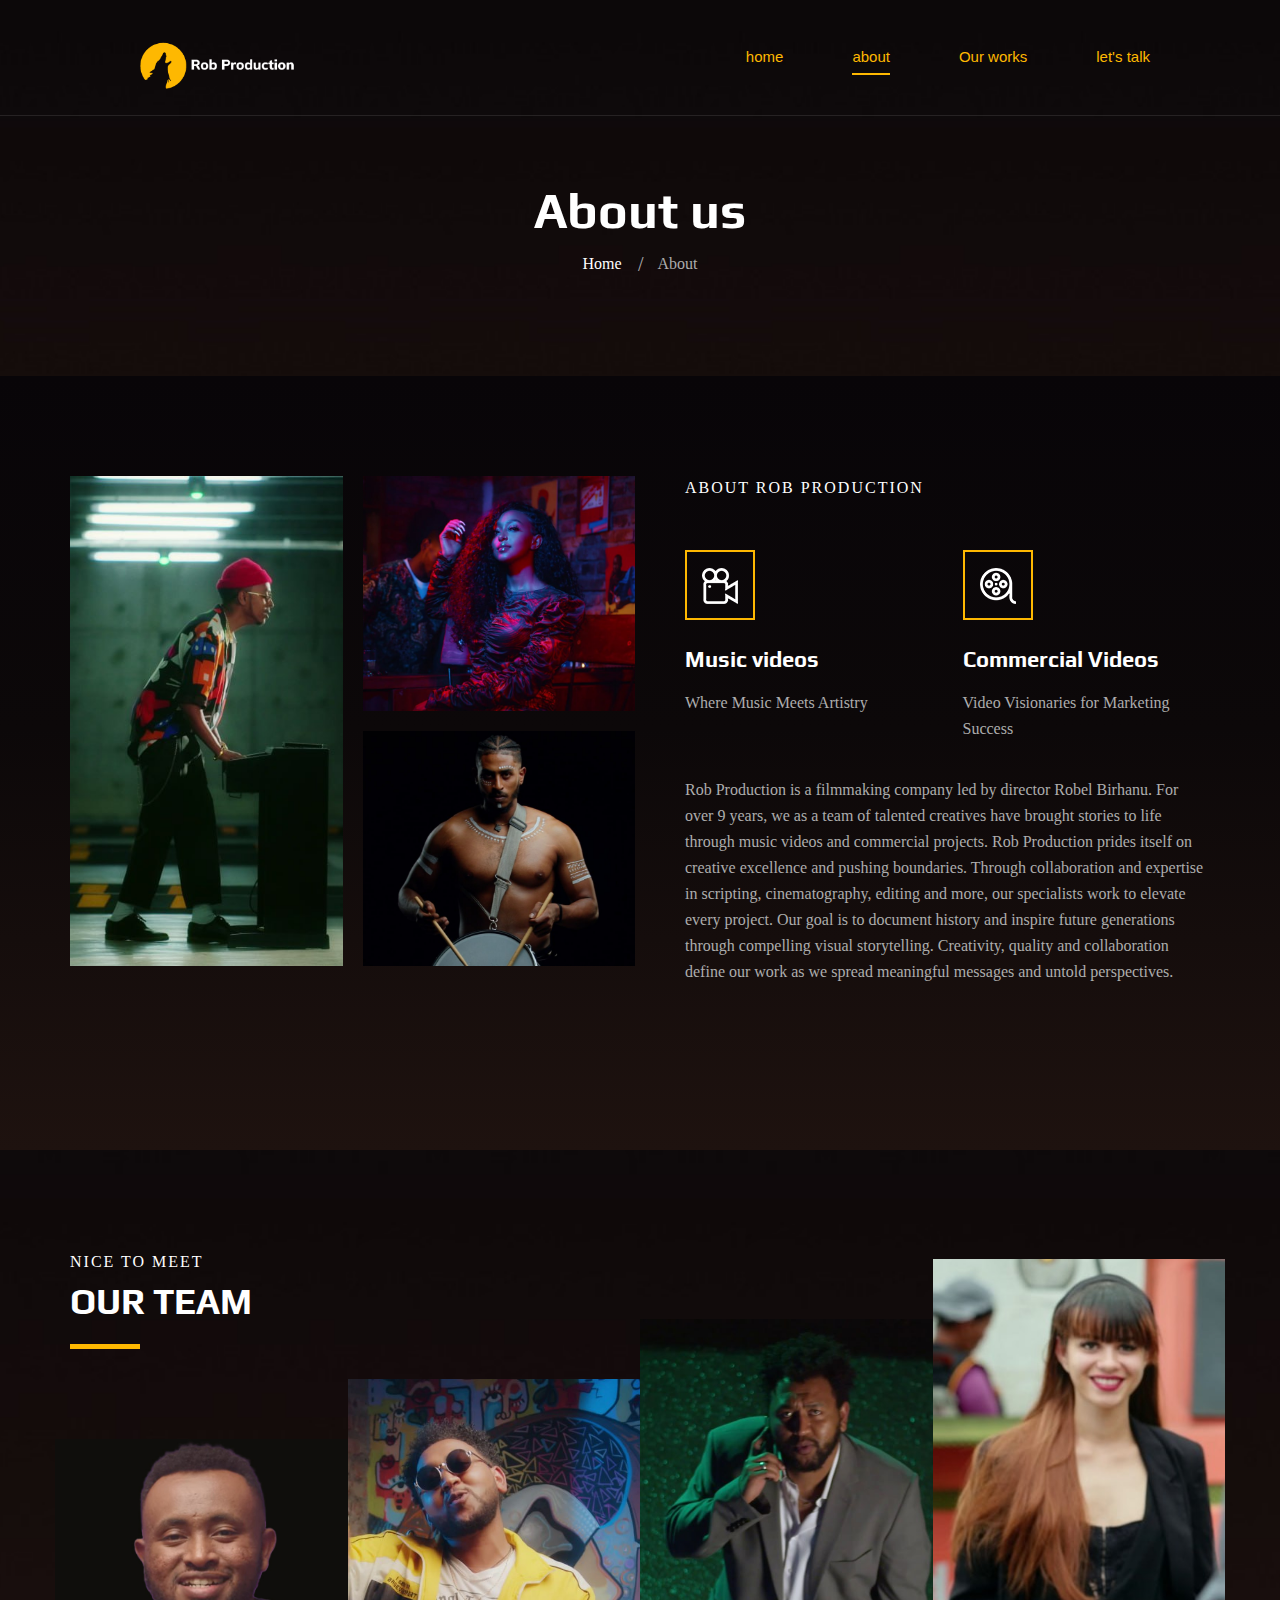
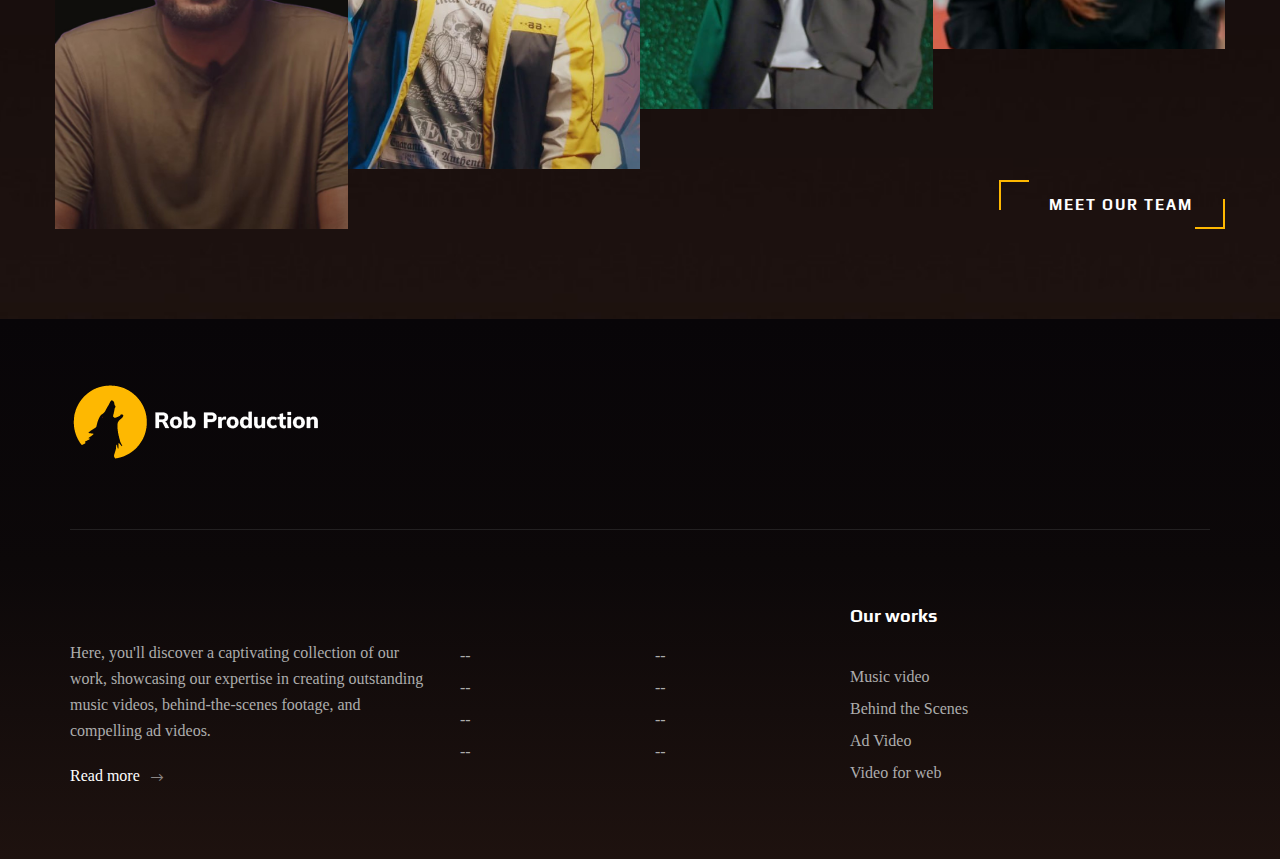
==== about.html @ a3a701a2 "second commit" ====
<!DOCTYPE html>
<html lang="zxx">

<head>
    <meta charset="UTF-8">
    <meta name="description" content="ROB PRODUCTION Template">
    <meta name="keywords" content="ROB PRODUCTION, unica, creative, html">
    <meta name="viewport" content="width=device-width, initial-scale=1.0">
    <meta http-equiv="X-UA-Compatible" content="ie=edge">
    <title>ROB PRODUCTION | Template</title>

    <!-- Google Font -->
    <link href="https://fonts.googleapis.com/css2?family=Play:wght@400;700&display=swap" rel="stylesheet">
    <link href="https://fonts.googleapis.com/css2?family=Josefin+Sans:wght@300;400;500;600;700&display=swap"
        rel="stylesheet">

    <!-- Css Styles -->
    <link rel="stylesheet" href="css/bootstrap.min.css" type="text/css">
    <link rel="stylesheet" href="css/font-awesome.min.css" type="text/css">
    <link rel="stylesheet" href="css/elegant-icons.css" type="text/css">
    <link rel="stylesheet" href="css/owl.carousel.min.css" type="text/css">
    <link rel="stylesheet" href="css/magnific-popup.css" type="text/css">
    <link rel="stylesheet" href="css/slicknav.min.css" type="text/css">
    <link rel="stylesheet" href="css/style.css" type="text/css">
</head>

<body>
    <!-- Page Preloder -->
    <div id="preloder">
        <div class="loader"></div>
    </div>

    <!-- Header Section Begin -->
    <header class="header">
        <div class="container">
            <div class="row">
                <div class="col-lg-2">
                    <div class="header__logo img-fluid w-100">
                        <a href="./index.html"><img src="img/logo.png" alt=""></a>
                    </div>
                </div>
                <div class="col-lg-10">
                    <div class="header__nav__option">
                        <nav class="header__nav__menu mobile-menu">
                            <ul>
                                <li><a href="./index.html">home</a></li>
                                <li class="active"><a href="./about.html">about</a></li>
                                <li><a href="./portfolio.html">Our works</a></li>
                                <!-- <li><a href="./services.html">Services</a></li>
                                <li><a href="#">Pages</a>
                                    <ul class="dropdown">
                                        <li><a href="./about.html">About</a></li>
                                        <li><a href="./portfolio.html">Portfolio</a></li>
                                        <li><a href="./blog.html">Blog</a></li>
                                        <li><a href="./blog-details.html">Blog Details</a></li>
                                    </ul>
                                </li> -->
                                <li><a href="./contact.html">let's talk</a></li>
                            </ul>
                        </nav>
                    </div>
                </div>
            </div>
            <div id="mobile-menu-wrap"></div>
        </div>
    </header>
    <!-- Header End -->

    <!-- Breadcrumb Begin -->
    <div class="breadcrumb-option spad set-bg" data-setbg="img/breadcrumb-bg.jpg">
        <div class="container">
            <div class="row">
                <div class="col-lg-12 text-center">
                    <div class="breadcrumb__text">
                        <h2>About us</h2>
                        <div class="breadcrumb__links">
                            <a href="#">Home</a>
                            <span>About</span>
                        </div>
                    </div>
                </div>
            </div>
        </div>
    </div>
    <!-- Breadcrumb End -->

    <!-- About Section Begin -->
    <section class="about spad">
        <div class="container">
            <div class="row">
                <div class="col-lg-6">
                    <div class="about__pic">
                        <div class="row">
                            <div class="col-lg-6 col-md-6 col-sm-6">
                                <div class="about__pic__item about__pic__item--large set-bg"
                                    data-setbg="img/about/about-1.jpg"></div>
                            </div>
                            <div class="col-lg-6 col-md-6 col-sm-6">
                                <div class="row">
                                    <div class="col-lg-12">
                                        <div class="about__pic__item set-bg" data-setbg="img/about/about-2.jpg"></div>
                                    </div>
                                    <div class="col-lg-12">
                                        <div class="about__pic__item set-bg" data-setbg="img/about/about-3.jpg"></div>
                                    </div>
                                </div>
                            </div>
                        </div>
                    </div>
                </div>
                <div class="col-lg-6">
                    <div class="about__text">
                        <div class="section-title">
                            <span>About ROB PRODUCTION</span>

                        </div>
                        <div class="row">
                            <div class="col-lg-6 col-md-6 col-sm-6">
                                <div class="services__item">
                                    <div class="services__item__icon">
                                        <img src="img/icons/si-3.png" alt="">
                                    </div>
                                    <h4>Music videos</h4>
                                    <p>Where Music Meets Artistry</p>
                                </div>
                            </div>
                            <div class="col-lg-6 col-md-6 col-sm-6">
                                <div class="services__item">
                                    <div class="services__item__icon">
                                        <img src="img/icons/si-4.png" alt="">
                                    </div>
                                    <h4>Commercial Videos</h4>
                                    <p>Video Visionaries for Marketing Success</p>
                                </div>
                            </div>
                        </div>
                        <div class="about__text__desc">
                            <p>Rob Production is a filmmaking company led by director Robel Birhanu. For over 9 years,
                                we as a team of talented creatives have brought stories to life through music videos and
                                commercial projects.
                                Rob Production prides itself on creative excellence and pushing boundaries. Through
                                collaboration and expertise in scripting, cinematography, editing and more, our
                                specialists work to elevate every project.
                                Our goal is to document history and inspire future generations through compelling visual
                                storytelling. Creativity, quality and collaboration define our work as we spread
                                meaningful messages and untold perspectives.</p>
                        </div>
                    </div>
                </div>
            </div>
        </div>
    </section>
    <!-- About Section End -->

    <!-- Counter Section Begin -->
    <!-- <section class="counter">
        <div class="container">
            <div class="counter__content">
                <div class="row">
                    <div class="col-lg-3 col-md-6 col-sm-6">
                        <div class="counter__item">
                            <div class="counter__item__text">
                                <img src="img/icons/ci-1.png" alt="">
                                <h2 class="counter_num">230</h2>
                                <p>Compled Projects</p>
                            </div>
                        </div>
                    </div>
                    <div class="col-lg-3 col-md-6 col-sm-6">
                        <div class="counter__item second__item">
                            <div class="counter__item__text">
                                <img src="img/icons/ci-2.png" alt="">
                                <h2 class="counter_num">1068</h2>
                                <p>Happy clients</p>
                            </div>
                        </div>
                    </div>
                    <div class="col-lg-3 col-md-6 col-sm-6">
                        <div class="counter__item third__item">
                            <div class="counter__item__text">
                                <img src="img/icons/ci-3.png" alt="">
                                <h2 class="counter_num">230</h2>
                                <p>Perspective clients</p>
                            </div>
                        </div>
                    </div>
                    <div class="col-lg-3 col-md-6 col-sm-6">
                        <div class="counter__item four__item">
                            <div class="counter__item__text">
                                <img src="img/icons/ci-4.png" alt="">
                                <h2 class="counter_num">230</h2>
                                <p>Compled Projects</p>
                            </div>
                        </div>
                    </div>
                </div>
            </div>
        </div>
    </section>
    Counter Section End -->

    <!-- Team Section Begin -->
    <section class="team spad set-bg" data-setbg="img/team-bg.jpg">
        <div class="container">
            <div class="row">
                <div class="col-lg-12">
                    <div class="section-title team__title">
                        <span>Nice to meet</span>
                        <h2>OUR Team</h2>
                    </div>
                </div>
            </div>
            <div class="row">
                <div class="col-lg-3 col-md-6 col-sm-6 p-0">
                    <div class="team__item set-bg" data-setbg="img/team/team-1.jpg">
                        <div class="team__item__text">
                            <h4>Robel Birhanu</h4>
                            <p>Director/cinematographer</p>
                            <div class="team__item__social">
                                <a href="#"><i class="fa fa-facebook"></i></a>
                                <a href="#"><i class="fa fa-twitter"></i></a>
                                <a href="#"><i class="fa fa-dribbble"></i></a>
                                <a href="#"><i class="fa fa-instagram"></i></a>
                            </div>
                        </div>
                    </div>
                </div>
                <div class="col-lg-3 col-md-6 col-sm-6 p-0">
                    <div class="team__item team__item--second set-bg" data-setbg="img/team/team-2.jpg">
                        <div class="team__item__text">
                            <h4> kirubel Bacha</h4>
                            <p>production manager/ creative director</p>
                            <div class="team__item__social">
                                <a href="#"><i class="fa fa-facebook"></i></a>
                                <a href="#"><i class="fa fa-twitter"></i></a>
                                <a href="#"><i class="fa fa-dribbble"></i></a>
                                <a href="#"><i class="fa fa-instagram"></i></a>
                            </div>
                        </div>
                    </div>
                </div>
                <div class="col-lg-3 col-md-6 col-sm-6 p-0">
                    <div class="team__item team__item--third set-bg" data-setbg="img/team/team-3.jpg">
                        <div class="team__item__text">
                            <h4>kirubel Hailemariam</h4>
                            <p>first AC</p>
                            <div class="team__item__social">
                                <a href="#"><i class="fa fa-facebook"></i></a>
                                <a href="#"><i class="fa fa-twitter"></i></a>
                                <a href="#"><i class="fa fa-dribbble"></i></a>
                                <a href="#"><i class="fa fa-instagram"></i></a>
                            </div>
                        </div>
                    </div>
                </div>
                <div class="col-lg-3 col-md-6 col-sm-6 p-0">
                    <div class="team__item team__item--four set-bg" data-setbg="img/team/team-4.jpg">
                        <div class="team__item__text">
                            <h4>Meron (merypine)</h4>
                            <p>makeup artist</p>
                            <div class="team__item__social">
                                <a href="#"><i class="fa fa-facebook"></i></a>
                                <a href="#"><i class="fa fa-twitter"></i></a>
                                <a href="#"><i class="fa fa-dribbble"></i></a>
                                <a href="#"><i class="fa fa-instagram"></i></a>
                            </div>
                        </div>
                    </div>
                </div>
                <div class="col-lg-12 p-0">
                    <div class="team__btn">
                        <a href="contact.html" class="primary-btn">Meet Our Team</a>
                    </div>
                </div>
            </div>
        </div>
    </section>
    <!-- Team Section End -->

    <!-- Footer Section Begin -->
    <footer class="footer">
        <div class="container">
            <div class="footer__top">
                <div class="row">
                    <div class="col-lg-6 col-md-6">
                        <div class="footer__top__logo">
                            <a href="#"><img src="img/logo.png" alt=""></a>
                        </div>
                    </div>
                    <!-- <div class="col-lg-6 col-md-6">
                        <div class="footer__top__social">
                            <a href="#"><i class="fa fa-facebook"></i></a>
                            <a href="#"><i class="fa fa-twitter"></i></a>
                            <a href="#"><i class="fa fa-dribbble"></i></a>
                            <a href="#"><i class="fa fa-instagram"></i></a>
                            <a href="#"><i class="fa fa-youtube-play"></i></a>
                        </div>
                    </div> -->
                </div>
            </div>
            <div class="footer__option">
                <div class="row">
                    <div class="col-lg-4 col-md-6 col-sm-6">
                        <div class="footer__option__item">
                            <h5></h5>
                            <p>Here, you'll discover a captivating collection of our work, showcasing our expertise in
                                creating outstanding music videos, behind-the-scenes footage, and compelling ad videos.
                            </p>
                            <a href="portfolio.html" class="read__more">Read more <span class="arrow_right"></span></a>
                        </div>
                    </div>
                    <div class="col-lg-2 col-md-3 col-sm-3">
                        <div class="footer__option__item">
                            <h5></h5>
                            <ul>
                                <li><a href="#">--</a></li>
                                <li><a href="#">--</a></li>
                                <li><a href="#">--</a></li>
                                <li><a href="#">--</a></li>
                            </ul>
                        </div>
                    </div>
                    <div class="col-lg-2 col-md-3 col-sm-3">
                        <div class="footer__option__item">
                            <h5></h5>
                            <ul>
                                <li><a href="#">--</a></li>
                                <li><a href="#">--</a></li>
                                <li><a href="#">--</a></li>
                                <li><a href="#">--</a></li>
                            </ul>
                        </div>
                    </div>
                    <div class="col-lg-2 col-md-3 col-sm-3">
                        <div class="footer__option__item">
                            <h5>Our works</h5>
                            <ul>
                                <li><a href="#">Music video</a></li>
                                <li><a href="#">Behind the Scenes</a></li>
                                <li><a href="#">Ad Video</a></li>
                                <li><a href="#">Video for web</a></li>
                            </ul>
                        </div>
                    </div>

                </div>
            </div>

        </div>
    </footer>
    <!-- Footer Section End -->

    <!-- Js Plugins -->
    <script src="js/jquery-3.3.1.min.js"></script>
    <script src="js/bootstrap.min.js"></script>
    <script src="js/jquery.magnific-popup.min.js"></script>
    <script src="js/mixitup.min.js"></script>
    <script src="js/masonry.pkgd.min.js"></script>
    <script src="js/jquery.slicknav.js"></script>
    <script src="js/owl.carousel.min.js"></script>
    <script src="js/main.js"></script>
</body>

</html>
---- css/elegant-icons.css ----
@font-face {
	font-family: 'ElegantIcons';
	src:url('../fonts/ElegantIcons.eot');
	src:url('../fonts/ElegantIcons.eot?#iefix') format('embedded-opentype'),
		url('../fonts/ElegantIcons.woff') format('woff'),
		url('../fonts/ElegantIcons.ttf') format('truetype'),
		url('../fonts/ElegantIcons.svg#ElegantIcons') format('svg');
	font-weight: normal;
	font-style: normal;
}

/* Use the following CSS code if you want to use data attributes for inserting your icons */
[data-icon]:before {
	font-family: 'ElegantIcons';
	content: attr(data-icon);
	speak: none;
	font-weight: normal;
	font-variant: normal;
	text-transform: none;
	line-height: 1;
	-webkit-font-smoothing: antialiased;
	-moz-osx-font-smoothing: grayscale;
}

/* Use the following CSS code if you want to have a class per icon */
/*
Instead of a list of all class selectors,
you can use the generic selector below, but it's slower:
[class*="your-class-prefix"] {
*/
.arrow_up, .arrow_down, .arrow_left, .arrow_right, .arrow_left-up, .arrow_right-up, .arrow_right-down, .arrow_left-down, .arrow-up-down, .arrow_up-down_alt, .arrow_left-right_alt, .arrow_left-right, .arrow_expand_alt2, .arrow_expand_alt, .arrow_condense, .arrow_expand, .arrow_move, .arrow_carrot-up, .arrow_carrot-down, .arrow_carrot-left, .arrow_carrot-right, .arrow_carrot-2up, .arrow_carrot-2down, .arrow_carrot-2left, .arrow_carrot-2right, .arrow_carrot-up_alt2, .arrow_carrot-down_alt2, .arrow_carrot-left_alt2, .arrow_carrot-right_alt2, .arrow_carrot-2up_alt2, .arrow_carrot-2down_alt2, .arrow_carrot-2left_alt2, .arrow_carrot-2right_alt2, .arrow_triangle-up, .arrow_triangle-down, .arrow_triangle-left, .arrow_triangle-right, .arrow_triangle-up_alt2, .arrow_triangle-down_alt2, .arrow_triangle-left_alt2, .arrow_triangle-right_alt2, .arrow_back, .icon_minus-06, .icon_plus, .icon_close, .icon_check, .icon_minus_alt2, .icon_plus_alt2, .icon_close_alt2, .icon_check_alt2, .icon_zoom-out_alt, .icon_zoom-in_alt, .icon_search, .icon_box-empty, .icon_box-selected, .icon_minus-box, .icon_plus-box, .icon_box-checked, .icon_circle-empty, .icon_circle-slelected, .icon_stop_alt2, .icon_stop, .icon_pause_alt2, .icon_pause, .icon_menu, .icon_menu-square_alt2, .icon_menu-circle_alt2, .icon_ul, .icon_ol, .icon_adjust-horiz, .icon_adjust-vert, .icon_document_alt, .icon_documents_alt, .icon_pencil, .icon_pencil-edit_alt, .icon_pencil-edit, .icon_folder-alt, .icon_folder-open_alt, .icon_folder-add_alt, .icon_info_alt, .icon_error-oct_alt, .icon_error-circle_alt, .icon_error-triangle_alt, .icon_question_alt2, .icon_question, .icon_comment_alt, .icon_chat_alt, .icon_vol-mute_alt, .icon_volume-low_alt, .icon_volume-high_alt, .icon_quotations, .icon_quotations_alt2, .icon_clock_alt, .icon_lock_alt, .icon_lock-open_alt, .icon_key_alt, .icon_cloud_alt, .icon_cloud-upload_alt, .icon_cloud-download_alt, .icon_image, .icon_images, .icon_lightbulb_alt, .icon_gift_alt, .icon_house_alt, .icon_genius, .icon_mobile, .icon_tablet, .icon_laptop, .icon_desktop, .icon_camera_alt, .icon_mail_alt, .icon_cone_alt, .icon_ribbon_alt, .icon_bag_alt, .icon_creditcard, .icon_cart_alt, .icon_paperclip, .icon_tag_alt, .icon_tags_alt, .icon_trash_alt, .icon_cursor_alt, .icon_mic_alt, .icon_compass_alt, .icon_pin_alt, .icon_pushpin_alt, .icon_map_alt, .icon_drawer_alt, .icon_toolbox_alt, .icon_book_alt, .icon_calendar, .icon_film, .icon_table, .icon_contacts_alt, .icon_headphones, .icon_lifesaver, .icon_piechart, .icon_refresh, .icon_link_alt, .icon_link, .icon_loading, .icon_blocked, .icon_archive_alt, .icon_heart_alt, .icon_star_alt, .icon_star-half_alt, .icon_star, .icon_star-half, .icon_tools, .icon_tool, .icon_cog, .icon_cogs, .arrow_up_alt, .arrow_down_alt, .arrow_left_alt, .arrow_right_alt, .arrow_left-up_alt, .arrow_right-up_alt, .arrow_right-down_alt, .arrow_left-down_alt, .arrow_condense_alt, .arrow_expand_alt3, .arrow_carrot_up_alt, .arrow_carrot-down_alt, .arrow_carrot-left_alt, .arrow_carrot-right_alt, .arrow_carrot-2up_alt, .arrow_carrot-2dwnn_alt, .arrow_carrot-2left_alt, .arrow_carrot-2right_alt, .arrow_triangle-up_alt, .arrow_triangle-down_alt, .arrow_triangle-left_alt, .arrow_triangle-right_alt, .icon_minus_alt, .icon_plus_alt, .icon_close_alt, .icon_check_alt, .icon_zoom-out, .icon_zoom-in, .icon_stop_alt, .icon_menu-square_alt, .icon_menu-circle_alt, .icon_document, .icon_documents, .icon_pencil_alt, .icon_folder, .icon_folder-open, .icon_folder-add, .icon_folder_upload, .icon_folder_download, .icon_info, .icon_error-circle, .icon_error-oct, .icon_error-triangle, .icon_question_alt, .icon_comment, .icon_chat, .icon_vol-mute, .icon_volume-low, .icon_volume-high, .icon_quotations_alt, .icon_clock, .icon_lock, .icon_lock-open, .icon_key, .icon_cloud, .icon_cloud-upload, .icon_cloud-download, .icon_lightbulb, .icon_gift, .icon_house, .icon_camera, .icon_mail, .icon_cone, .icon_ribbon, .icon_bag, .icon_cart, .icon_tag, .icon_tags, .icon_trash, .icon_cursor, .icon_mic, .icon_compass, .icon_pin, .icon_pushpin, .icon_map, .icon_drawer, .icon_toolbox, .icon_book, .icon_contacts, .icon_archive, .icon_heart, .icon_profile, .icon_group, .icon_grid-2x2, .icon_grid-3x3, .icon_music, .icon_pause_alt, .icon_phone, .icon_upload, .icon_download, .social_facebook, .social_twitter, .social_pinterest, .social_googleplus, .social_tumblr, .social_tumbleupon, .social_wordpress, .social_instagram, .social_dribbble, .social_vimeo, .social_linkedin, .social_rss, .social_deviantart, .social_share, .social_myspace, .social_skype, .social_youtube, .social_picassa, .social_googledrive, .social_flickr, .social_blogger, .social_spotify, .social_delicious, .social_facebook_circle, .social_twitter_circle, .social_pinterest_circle, .social_googleplus_circle, .social_tumblr_circle, .social_stumbleupon_circle, .social_wordpress_circle, .social_instagram_circle, .social_dribbble_circle, .social_vimeo_circle, .social_linkedin_circle, .social_rss_circle, .social_deviantart_circle, .social_share_circle, .social_myspace_circle, .social_skype_circle, .social_youtube_circle, .social_picassa_circle, .social_googledrive_alt2, .social_flickr_circle, .social_blogger_circle, .social_spotify_circle, .social_delicious_circle, .social_facebook_square, .social_twitter_square, .social_pinterest_square, .social_googleplus_square, .social_tumblr_square, .social_stumbleupon_square, .social_wordpress_square, .social_instagram_square, .social_dribbble_square, .social_vimeo_square, .social_linkedin_square, .social_rss_square, .social_deviantart_square, .social_share_square, .social_myspace_square, .social_skype_square, .social_youtube_square, .social_picassa_square, .social_googledrive_square, .social_flickr_square, .social_blogger_square, .social_spotify_square, .social_delicious_square, .icon_printer, .icon_calulator, .icon_building, .icon_floppy, .icon_drive, .icon_search-2, .icon_id, .icon_id-2, .icon_puzzle, .icon_like, .icon_dislike, .icon_mug, .icon_currency, .icon_wallet, .icon_pens, .icon_easel, .icon_flowchart, .icon_datareport, .icon_briefcase, .icon_shield, .icon_percent, .icon_globe, .icon_globe-2, .icon_target, .icon_hourglass, .icon_balance, .icon_rook, .icon_printer-alt, .icon_calculator_alt, .icon_building_alt, .icon_floppy_alt, .icon_drive_alt, .icon_search_alt, .icon_id_alt, .icon_id-2_alt, .icon_puzzle_alt, .icon_like_alt, .icon_dislike_alt, .icon_mug_alt, .icon_currency_alt, .icon_wallet_alt, .icon_pens_alt, .icon_easel_alt, .icon_flowchart_alt, .icon_datareport_alt, .icon_briefcase_alt, .icon_shield_alt, .icon_percent_alt, .icon_globe_alt, .icon_clipboard {
	font-family: 'ElegantIcons';
	speak: none;
	font-style: normal;
	font-weight: normal;
	font-variant: normal;
	text-transform: none;
	line-height: 1;
	-webkit-font-smoothing: antialiased;
}
.arrow_up:before {
	content: "\21";
}
.arrow_down:before {
	content: "\22";
}
.arrow_left:before {
	content: "\23";
}
.arrow_right:before {
	content: "\24";
}
.arrow_left-up:before {
	content: "\25";
}
.arrow_right-up:before {
	content: "\26";
}
.arrow_right-down:before {
	content: "\27";
}
.arrow_left-down:before {
	content: "\28";
}
.arrow-up-down:before {
	content: "\29";
}
.arrow_up-down_alt:before {
	content: "\2a";
}
.arrow_left-right_alt:before {
	content: "\2b";
}
.arrow_left-right:before {
	content: "\2c";
}
.arrow_expand_alt2:before {
	content: "\2d";
}
.arrow_expand_alt:before {
	content: "\2e";
}
.arrow_condense:before {
	content: "\2f";
}
.arrow_expand:before {
	content: "\30";
}
.arrow_move:before {
	content: "\31";
}
.arrow_carrot-up:before {
	content: "\32";
}
.arrow_carrot-down:before {
	content: "\33";
}
.arrow_carrot-left:before {
	content: "\34";
}
.arrow_carrot-right:before {
	content: "\35";
}
.arrow_carrot-2up:before {
	content: "\36";
}
.arrow_carrot-2down:before {
	content: "\37";
}
.arrow_carrot-2left:before {
	content: "\38";
}
.arrow_carrot-2right:before {
	content: "\39";
}
.arrow_carrot-up_alt2:before {
	content: "\3a";
}
.arrow_carrot-down_alt2:before {
	content: "\3b";
}
.arrow_carrot-left_alt2:before {
	content: "\3c";
}
.arrow_carrot-right_alt2:before {
	content: "\3d";
}
.arrow_carrot-2up_alt2:before {
	content: "\3e";
}
.arrow_carrot-2down_alt2:before {
	content: "\3f";
}
.arrow_carrot-2left_alt2:before {
	content: "\40";
}
.arrow_carrot-2right_alt2:before {
	content: "\41";
}
.arrow_triangle-up:before {
	content: "\42";
}
.arrow_triangle-down:before {
	content: "\43";
}
.arrow_triangle-left:before {
	content: "\44";
}
.arrow_triangle-right:before {
	content: "\45";
}
.arrow_triangle-up_alt2:before {
	content: "\46";
}
.arrow_triangle-down_alt2:before {
	content: "\47";
}
.arrow_triangle-left_alt2:before {
	content: "\48";
}
.arrow_triangle-right_alt2:before {
	content: "\49";
}
.arrow_back:before {
	content: "\4a";
}
.icon_minus-06:before {
	content: "\4b";
}
.icon_plus:before {
	content: "\4c";
}
.icon_close:before {
	content: "\4d";
}
.icon_check:before {
	content: "\4e";
}
.icon_minus_alt2:before {
	content: "\4f";
}
.icon_plus_alt2:before {
	content: "\50";
}
.icon_close_alt2:before {
	content: "\51";
}
.icon_check_alt2:before {
	content: "\52";
}
.icon_zoom-out_alt:before {
	content: "\53";
}
.icon_zoom-in_alt:before {
	content: "\54";
}
.icon_search:before {
	content: "\55";
}
.icon_box-empty:before {
	content: "\56";
}
.icon_box-selected:before {
	content: "\57";
}
.icon_minus-box:before {
	content: "\58";
}
.icon_plus-box:before {
	content: "\59";
}
.icon_box-checked:before {
	content: "\5a";
}
.icon_circle-empty:before {
	content: "\5b";
}
.icon_circle-slelected:before {
	content: "\5c";
}
.icon_stop_alt2:before {
	content: "\5d";
}
.icon_stop:before {
	content: "\5e";
}
.icon_pause_alt2:before {
	content: "\5f";
}
.icon_pause:before {
	content: "\60";
}
.icon_menu:before {
	content: "\61";
}
.icon_menu-square_alt2:before {
	content: "\62";
}
.icon_menu-circle_alt2:before {
	content: "\63";
}
.icon_ul:before {
	content: "\64";
}
.icon_ol:before {
	content: "\65";
}
.icon_adjust-horiz:before {
	content: "\66";
}
.icon_adjust-vert:before {
	content: "\67";
}
.icon_document_alt:before {
	content: "\68";
}
.icon_documents_alt:before {
	content: "\69";
}
.icon_pencil:before {
	content: "\6a";
}
.icon_pencil-edit_alt:before {
	content: "\6b";
}
.icon_pencil-edit:before {
	content: "\6c";
}
.icon_folder-alt:before {
	content: "\6d";
}
.icon_folder-open_alt:before {
	content: "\6e";
}
.icon_folder-add_alt:before {
	content: "\6f";
}
.icon_info_alt:before {
	content: "\70";
}
.icon_error-oct_alt:before {
	content: "\71";
}
.icon_error-circle_alt:before {
	content: "\72";
}
.icon_error-triangle_alt:before {
	content: "\73";
}
.icon_question_alt2:before {
	content: "\74";
}
.icon_question:before {
	content: "\75";
}
.icon_comment_alt:before {
	content: "\76";
}
.icon_chat_alt:before {
	content: "\77";
}
.icon_vol-mute_alt:before {
	content: "\78";
}
.icon_volume-low_alt:before {
	content: "\79";
}
.icon_volume-high_alt:before {
	content: "\7a";
}
.icon_quotations:before {
	content: "\7b";
}
.icon_quotations_alt2:before {
	content: "\7c";
}
.icon_clock_alt:before {
	content: "\7d";
}
.icon_lock_alt:before {
	content: "\7e";
}
.icon_lock-open_alt:before {
	content: "\e000";
}
.icon_key_alt:before {
	content: "\e001";
}
.icon_cloud_alt:before {
	content: "\e002";
}
.icon_cloud-upload_alt:before {
	content: "\e003";
}
.icon_cloud-download_alt:before {
	content: "\e004";
}
.icon_image:before {
	content: "\e005";
}
.icon_images:before {
	content: "\e006";
}
.icon_lightbulb_alt:before {
	content: "\e007";
}
.icon_gift_alt:before {
	content: "\e008";
}
.icon_house_alt:before {
	content: "\e009";
}
.icon_genius:before {
	content: "\e00a";
}
.icon_mobile:before {
	content: "\e00b";
}
.icon_tablet:before {
	content: "\e00c";
}
.icon_laptop:before {
	content: "\e00d";
}
.icon_desktop:before {
	content: "\e00e";
}
.icon_camera_alt:before {
	content: "\e00f";
}
.icon_mail_alt:before {
	content: "\e010";
}
.icon_cone_alt:before {
	content: "\e011";
}
.icon_ribbon_alt:before {
	content: "\e012";
}
.icon_bag_alt:before {
	content: "\e013";
}
.icon_creditcard:before {
	content: "\e014";
}
.icon_cart_alt:before {
	content: "\e015";
}
.icon_paperclip:before {
	content: "\e016";
}
.icon_tag_alt:before {
	content: "\e017";
}
.icon_tags_alt:before {
	content: "\e018";
}
.icon_trash_alt:before {
	content: "\e019";
}
.icon_cursor_alt:before {
	content: "\e01a";
}
.icon_mic_alt:before {
	content: "\e01b";
}
.icon_compass_alt:before {
	content: "\e01c";
}
.icon_pin_alt:before {
	content: "\e01d";
}
.icon_pushpin_alt:before {
	content: "\e01e";
}
.icon_map_alt:before {
	content: "\e01f";
}
.icon_drawer_alt:before {
	content: "\e020";
}
.icon_toolbox_alt:before {
	content: "\e021";
}
.icon_book_alt:before {
	content: "\e022";
}
.icon_calendar:before {
	content: "\e023";
}
.icon_film:before {
	content: "\e024";
}
.icon_table:before {
	content: "\e025";
}
.icon_contacts_alt:before {
	content: "\e026";
}
.icon_headphones:before {
	content: "\e027";
}
.icon_lifesaver:before {
	content: "\e028";
}
.icon_piechart:before {
	content: "\e029";
}
.icon_refresh:before {
	content: "\e02a";
}
.icon_link_alt:before {
	content: "\e02b";
}
.icon_link:before {
	content: "\e02c";
}
.icon_loading:before {
	content: "\e02d";
}
.icon_blocked:before {
	content: "\e02e";
}
.icon_archive_alt:before {
	content: "\e02f";
}
.icon_heart_alt:before {
	content: "\e030";
}
.icon_star_alt:before {
	content: "\e031";
}
.icon_star-half_alt:before {
	content: "\e032";
}
.icon_star:before {
	content: "\e033";
}
.icon_star-half:before {
	content: "\e034";
}
.icon_tools:before {
	content: "\e035";
}
.icon_tool:before {
	content: "\e036";
}
.icon_cog:before {
	content: "\e037";
}
.icon_cogs:before {
	content: "\e038";
}
.arrow_up_alt:before {
	content: "\e039";
}
.arrow_down_alt:before {
	content: "\e03a";
}
.arrow_left_alt:before {
	content: "\e03b";
}
.arrow_right_alt:before {
	content: "\e03c";
}
.arrow_left-up_alt:before {
	content: "\e03d";
}
.arrow_right-up_alt:before {
	content: "\e03e";
}
.arrow_right-down_alt:before {
	content: "\e03f";
}
.arrow_left-down_alt:before {
	content: "\e040";
}
.arrow_condense_alt:before {
	content: "\e041";
}
.arrow_expand_alt3:before {
	content: "\e042";
}
.arrow_carrot_up_alt:before {
	content: "\e043";
}
.arrow_carrot-down_alt:before {
	content: "\e044";
}
.arrow_carrot-left_alt:before {
	content: "\e045";
}
.arrow_carrot-right_alt:before {
	content: "\e046";
}
.arrow_carrot-2up_alt:before {
	content: "\e047";
}
.arrow_carrot-2dwnn_alt:before {
	content: "\e048";
}
.arrow_carrot-2left_alt:before {
	content: "\e049";
}
.arrow_carrot-2right_alt:before {
	content: "\e04a";
}
.arrow_triangle-up_alt:before {
	content: "\e04b";
}
.arrow_triangle-down_alt:before {
	content: "\e04c";
}
.arrow_triangle-left_alt:before {
	content: "\e04d";
}
.arrow_triangle-right_alt:before {
	content: "\e04e";
}
.icon_minus_alt:before {
	content: "\e04f";
}
.icon_plus_alt:before {
	content: "\e050";
}
.icon_close_alt:before {
	content: "\e051";
}
.icon_check_alt:before {
	content: "\e052";
}
.icon_zoom-out:before {
	content: "\e053";
}
.icon_zoom-in:before {
	content: "\e054";
}
.icon_stop_alt:before {
	content: "\e055";
}
.icon_menu-square_alt:before {
	content: "\e056";
}
.icon_menu-circle_alt:before {
	content: "\e057";
}
.icon_document:before {
	content: "\e058";
}
.icon_documents:before {
	content: "\e059";
}
.icon_pencil_alt:before {
	content: "\e05a";
}
.icon_folder:before {
	content: "\e05b";
}
.icon_folder-open:before {
	content: "\e05c";
}
.icon_folder-add:before {
	content: "\e05d";
}
.icon_folder_upload:before {
	content: "\e05e";
}
.icon_folder_download:before {
	content: "\e05f";
}
.icon_info:before {
	content: "\e060";
}
.icon_error-circle:before {
	content: "\e061";
}
.icon_error-oct:before {
	content: "\e062";
}
.icon_error-triangle:before {
	content: "\e063";
}
.icon_question_alt:before {
	content: "\e064";
}
.icon_comment:before {
	content: "\e065";
}
.icon_chat:before {
	content: "\e066";
}
.icon_vol-mute:before {
	content: "\e067";
}
.icon_volume-low:before {
	content: "\e068";
}
.icon_volume-high:before {
	content: "\e069";
}
.icon_quotations_alt:before {
	content: "\e06a";
}
.icon_clock:before {
	content: "\e06b";
}
.icon_lock:before {
	content: "\e06c";
}
.icon_lock-open:before {
	content: "\e06d";
}
.icon_key:before {
	content: "\e06e";
}
.icon_cloud:before {
	content: "\e06f";
}
.icon_cloud-upload:before {
	content: "\e070";
}
.icon_cloud-download:before {
	content: "\e071";
}
.icon_lightbulb:before {
	content: "\e072";
}
.icon_gift:before {
	content: "\e073";
}
.icon_house:before {
	content: "\e074";
}
.icon_camera:before {
	content: "\e075";
}
.icon_mail:before {
	content: "\e076";
}
.icon_cone:before {
	content: "\e077";
}
.icon_ribbon:before {
	content: "\e078";
}
.icon_bag:before {
	content: "\e079";
}
.icon_cart:before {
	content: "\e07a";
}
.icon_tag:before {
	content: "\e07b";
}
.icon_tags:before {
	content: "\e07c";
}
.icon_trash:before {
	content: "\e07d";
}
.icon_cursor:before {
	content: "\e07e";
}
.icon_mic:before {
	content: "\e07f";
}
.icon_compass:before {
	content: "\e080";
}
.icon_pin:before {
	content: "\e081";
}
.icon_pushpin:before {
	content: "\e082";
}
.icon_map:before {
	content: "\e083";
}
.icon_drawer:before {
	content: "\e084";
}
.icon_toolbox:before {
	content: "\e085";
}
.icon_book:before {
	content: "\e086";
}
.icon_contacts:before {
	content: "\e087";
}
.icon_archive:before {
	content: "\e088";
}
.icon_heart:before {
	content: "\e089";
}
.icon_profile:before {
	content: "\e08a";
}
.icon_group:before {
	content: "\e08b";
}
.icon_grid-2x2:before {
	content: "\e08c";
}
.icon_grid-3x3:before {
	content: "\e08d";
}
.icon_music:before {
	content: "\e08e";
}
.icon_pause_alt:before {
	content: "\e08f";
}
.icon_phone:before {
	content: "\e090";
}
.icon_upload:before {
	content: "\e091";
}
.icon_download:before {
	content: "\e092";
}
.social_facebook:before {
	content: "\e093";
}
.social_twitter:before {
	content: "\e094";
}
.social_pinterest:before {
	content: "\e095";
}
.social_googleplus:before {
	content: "\e096";
}
.social_tumblr:before {
	content: "\e097";
}
.social_tumbleupon:before {
	content: "\e098";
}
.social_wordpress:before {
	content: "\e099";
}
.social_instagram:before {
	content: "\e09a";
}
.social_dribbble:before {
	content: "\e09b";
}
.social_vimeo:before {
	content: "\e09c";
}
.social_linkedin:before {
	content: "\e09d";
}
.social_rss:before {
	content: "\e09e";
}
.social_deviantart:before {
	content: "\e09f";
}
.social_share:before {
	content: "\e0a0";
}
.social_myspace:before {
	content: "\e0a1";
}
.social_skype:before {
	content: "\e0a2";
}
.social_youtube:before {
	content: "\e0a3";
}
.social_picassa:before {
	content: "\e0a4";
}
.social_googledrive:before {
	content: "\e0a5";
}
.social_flickr:before {
	content: "\e0a6";
}
.social_blogger:before {
	content: "\e0a7";
}
.social_spotify:before {
	content: "\e0a8";
}
.social_delicious:before {
	content: "\e0a9";
}
.social_facebook_circle:before {
	content: "\e0aa";
}
.social_twitter_circle:before {
	content: "\e0ab";
}
.social_pinterest_circle:before {
	content: "\e0ac";
}
.social_googleplus_circle:before {
	content: "\e0ad";
}
.social_tumblr_circle:before {
	content: "\e0ae";
}
.social_stumbleupon_circle:before {
	content: "\e0af";
}
.social_wordpress_circle:before {
	content: "\e0b0";
}
.social_instagram_circle:before {
	content: "\e0b1";
}
.social_dribbble_circle:before {
	content: "\e0b2";
}
.social_vimeo_circle:before {
	content: "\e0b3";
}
.social_linkedin_circle:before {
	content: "\e0b4";
}
.social_rss_circle:before {
	content: "\e0b5";
}
.social_deviantart_circle:before {
	content: "\e0b6";
}
.social_share_circle:before {
	content: "\e0b7";
}
.social_myspace_circle:before {
	content: "\e0b8";
}
.social_skype_circle:before {
	content: "\e0b9";
}
.social_youtube_circle:before {
	content: "\e0ba";
}
.social_picassa_circle:before {
	content: "\e0bb";
}
.social_googledrive_alt2:before {
	content: "\e0bc";
}
.social_flickr_circle:before {
	content: "\e0bd";
}
.social_blogger_circle:before {
	content: "\e0be";
}
.social_spotify_circle:before {
	content: "\e0bf";
}
.social_delicious_circle:before {
	content: "\e0c0";
}
.social_facebook_square:before {
	content: "\e0c1";
}
.social_twitter_square:before {
	content: "\e0c2";
}
.social_pinterest_square:before {
	content: "\e0c3";
}
.social_googleplus_square:before {
	content: "\e0c4";
}
.social_tumblr_square:before {
	content: "\e0c5";
}
.social_stumbleupon_square:before {
	content: "\e0c6";
}
.social_wordpress_square:before {
	content: "\e0c7";
}
.social_instagram_square:before {
	content: "\e0c8";
}
.social_dribbble_square:before {
	content: "\e0c9";
}
.social_vimeo_square:before {
	content: "\e0ca";
}
.social_linkedin_square:before {
	content: "\e0cb";
}
.social_rss_square:before {
	content: "\e0cc";
}
.social_deviantart_square:before {
	content: "\e0cd";
}
.social_share_square:before {
	content: "\e0ce";
}
.social_myspace_square:before {
	content: "\e0cf";
}
.social_skype_square:before {
	content: "\e0d0";
}
.social_youtube_square:before {
	content: "\e0d1";
}
.social_picassa_square:before {
	content: "\e0d2";
}
.social_googledrive_square:before {
	content: "\e0d3";
}
.social_flickr_square:before {
	content: "\e0d4";
}
.social_blogger_square:before {
	content: "\e0d5";
}
.social_spotify_square:before {
	content: "\e0d6";
}
.social_delicious_square:before {
	content: "\e0d7";
}
.icon_printer:before {
	content: "\e103";
}
.icon_calulator:before {
	content: "\e0ee";
}
.icon_building:before {
	content: "\e0ef";
}
.icon_floppy:before {
	content: "\e0e8";
}
.icon_drive:before {
	content: "\e0ea";
}
.icon_search-2:before {
	content: "\e101";
}
.icon_id:before {
	content: "\e107";
}
.icon_id-2:before {
	content: "\e108";
}
.icon_puzzle:before {
	content: "\e102";
}
.icon_like:before {
	content: "\e106";
}
.icon_dislike:before {
	content: "\e0eb";
}
.icon_mug:before {
	content: "\e105";
}
.icon_currency:before {
	content: "\e0ed";
}
.icon_wallet:before {
	content: "\e100";
}
.icon_pens:before {
	content: "\e104";
}
.icon_easel:before {
	content: "\e0e9";
}
.icon_flowchart:before {
	content: "\e109";
}
.icon_datareport:before {
	content: "\e0ec";
}
.icon_briefcase:before {
	content: "\e0fe";
}
.icon_shield:before {
	content: "\e0f6";
}
.icon_percent:before {
	content: "\e0fb";
}
.icon_globe:before {
	content: "\e0e2";
}
.icon_globe-2:before {
	content: "\e0e3";
}
.icon_target:before {
	content: "\e0f5";
}
.icon_hourglass:before {
	content: "\e0e1";
}
.icon_balance:before {
	content: "\e0ff";
}
.icon_rook:before {
	content: "\e0f8";
}
.icon_printer-alt:before {
	content: "\e0fa";
}
.icon_calculator_alt:before {
	content: "\e0e7";
}
.icon_building_alt:before {
	content: "\e0fd";
}
.icon_floppy_alt:before {
	content: "\e0e4";
}
.icon_drive_alt:before {
	content: "\e0e5";
}
.icon_search_alt:before {
	content: "\e0f7";
}
.icon_id_alt:before {
	content: "\e0e0";
}
.icon_id-2_alt:before {
	content: "\e0fc";
}
.icon_puzzle_alt:before {
	content: "\e0f9";
}
.icon_like_alt:before {
	content: "\e0dd";
}
.icon_dislike_alt:before {
	content: "\e0f1";
}
.icon_mug_alt:before {
	content: "\e0dc";
}
.icon_currency_alt:before {
	content: "\e0f3";
}
.icon_wallet_alt:before {
	content: "\e0d8";
}
.icon_pens_alt:before {
	content: "\e0db";
}
.icon_easel_alt:before {
	content: "\e0f0";
}
.icon_flowchart_alt:before {
	content: "\e0df";
}
.icon_datareport_alt:before {
	content: "\e0f2";
}
.icon_briefcase_alt:before {
	content: "\e0f4";
}
.icon_shield_alt:before {
	content: "\e0d9";
}
.icon_percent_alt:before {
	content: "\e0da";
}
.icon_globe_alt:before {
	content: "\e0de";
}
.icon_clipboard:before {
	content: "\e0e6";
}


	.glyph {
		float: left;
		text-align: center;
		padding: .75em;
		margin: .4em 1.5em .75em 0;
		width: 6em;
text-shadow: none;
	}
        .glyph_big {
        font-size: 128px;
        color: #59c5dc;
        float: left;
        margin-right: 20px;
        }

        .glyph div { padding-bottom: 10px;}

	.glyph input {
		font-family: consolas, monospace;
		font-size: 12px;
		width: 100%;
		text-align: center;
		border: 0;
		box-shadow: 0 0 0 1px #ccc;
		padding: .2em;
                -moz-border-radius: 5px;
                -webkit-border-radius: 5px;
	}
	.centered {
		margin-left: auto;
		margin-right: auto;
	}
	.glyph .fs1 {
		font-size: 2em;
	}
---- css/style.css ----
/******************************************************************
  Template Name: Dreams
  Description: Dreams wedding template
  Author: Colorib
  Author URI: https://colorlib.com/
  Version: 1.0
  Created: Colorib
******************************************************************/
/*------------------------------------------------------------------
[Table of contents]

1.  Template default CSS
	1.1	Variables
	1.2	Mixins
	1.3	Flexbox
	1.4	Reset
2.  Helper Css
3.  Header Section
4.  Hero Section
5.  Services Section
6.  Counter Section
7.  Team Section
8.  Latest Section
9.  Contact
10.  Footer Style
-------------------------------------------------------------------*/
/*----------------------------------------*/
/* Template default CSS
/*----------------------------------------*/
html,
body {
  height: 100%;
  font-family: 'Gill Sans', 'Gill Sans MT', Calibri;
  -webkit-font-smoothing: antialiased;
}

h1,
h2,
h3,
h4,
h5,
h6 {
  margin: 0;
  color: #111111;
  font-weight: 400;
  font-family: "Play", sans-serif;
}

h1 {
  font-size: 70px;
}

h2 {
  font-size: 36px;
}

h3 {
  font-size: 30px;
}

h4 {
  font-size: 24px;
}

h5 {
  font-size: 18px;
}

h6 {
  font-size: 16px;
}

p {
  font-size: 16px;
  font-family: 'Gill Sans', 'Gill Sans MT', Calibri;
  color: #adadad;
  font-weight: 400;
  line-height: 26px;
  margin: 0 0 15px 0;
}

img {
  max-width: 100%;
}

input:focus,
select:focus,
button:focus,
textarea:focus {
  outline: none;
}

a:hover,
a:focus {
  text-decoration: none;
  outline: none;
  color: #fff;
}

ul,
ol {
  padding: 0;
  margin: 0;
}

/*---------------------
  Helper CSS
-----------------------*/
.section-title {
  margin-bottom: 50px;
}

.section-title.center-title {
  text-align: center;
}

.section-title.center-title h2:after {
  right: 0;
  margin: 0 auto;
}

.section-title span {
  color: #ffffff;
  display: block;
  font-size: 16px;
  letter-spacing: 2px;
  text-transform: uppercase;
  margin-bottom: 6px;
}

.section-title h2 {
  color: #ffffff;
  font-weight: 700;
  text-transform: uppercase;
  position: relative;
  padding-bottom: 25px;
}

.section-title h2:after {
  position: absolute;
  left: 0;
  bottom: 0;
  height: 5px;
  width: 70px;
  background: #FEB801;
  content: "";
}

.set-bg {
  background-repeat: no-repeat;
  background-size: cover;
  background-position: top center;
}

.spad {
  padding-top: 100px;
  padding-bottom: 100px;
}

.text-white h1,
.text-white h2,
.text-white h3,
.text-white h4,
.text-white h5,
.text-white h6,
.text-white p,
.text-white span,
.text-white li,
.text-white a {
  color: #fff;
}

/* buttons */
.primary-btn {
  display: inline-block;
  font-size: 15px;
  font-family: "Play", sans-serif;
  font-weight: 700;
  padding: 14px 32px 12px;
  padding-left: 50px;
  color: #ffffff;
  text-transform: uppercase;
  letter-spacing: 2px;
  position: relative;
  z-index: 1;
}

.primary-btn:hover:before {
  height: 100%;
  width: 100%;
}

.primary-btn:hover:after {
  height: 100%;
  width: 100%;
}

.primary-btn:before {
  position: absolute;
  left: 0;
  top: 0;
  height: 30px;
  width: 30px;
  border-left: 2px solid #FEB801;
  border-top: 2px solid #FEB801;
  content: "";
  z-index: -1;
  -webkit-transition: all, 0.7s;
  -o-transition: all, 0.7s;
  transition: all, 0.7s;
}

.primary-btn:after {
  position: absolute;
  right: 0;
  bottom: 0;
  height: 30px;
  width: 30px;
  border-right: 2px solid #FEB801;
  border-bottom: 2px solid #FEB801;
  content: "";
  z-index: -1;
  -webkit-transition: all, 0.7s;
  -o-transition: all, 0.7s;
  transition: all, 0.7s;
}

.site-btn {
  font-size: 15px;
  color: #ffffff;
  background: #FEB801;
  font-family: "Play", sans-serif;
  font-weight: 700;
  border: none;
  display: inline-block;
  text-transform: uppercase;
  letter-spacing: 2px;
  padding: 14px 34px 12px;
  width: 100%;
}

/* Preloder */
#preloder {
  position: fixed;
  width: 100%;
  height: 100%;
  top: 0;
  left: 0;
  z-index: 999999;
  background: #000;
}

.loader {
  width: 40px;
  height: 40px;
  position: absolute;
  top: 50%;
  left: 50%;
  margin-top: -13px;
  margin-left: -13px;
  border-radius: 60px;
  animation: loader 0.8s linear infinite;
  -webkit-animation: loader 0.8s linear infinite;
}

@keyframes loader {
  0% {
    -webkit-transform: rotate(0deg);
    transform: rotate(0deg);
    border: 4px solid #f44336;
    border-left-color: transparent;
  }

  50% {
    -webkit-transform: rotate(180deg);
    transform: rotate(180deg);
    border: 4px solid #673ab7;
    border-left-color: transparent;
  }

  100% {
    -webkit-transform: rotate(360deg);
    transform: rotate(360deg);
    border: 4px solid #f44336;
    border-left-color: transparent;
  }
}

@-webkit-keyframes loader {
  0% {
    -webkit-transform: rotate(0deg);
    border: 4px solid #f44336;
    border-left-color: transparent;
  }

  50% {
    -webkit-transform: rotate(180deg);
    border: 4px solid #673ab7;
    border-left-color: transparent;
  }

  100% {
    -webkit-transform: rotate(360deg);
    border: 4px solid #f44336;
    border-left-color: transparent;
  }
}

/*---------------------
  Header
-----------------------*/
.header {
  position: absolute;
  left: 0;
  top: 0;
  width: 100%;

  margin-left: 0px;
  background: #0c080900;
  border-bottom: 1px solid rgba(255, 255, 255, 0.1);
  z-index: 1px;
}

.header__logo {
  padding: 20px 0px;
  padding-left: 8px;
  margin-left: 60px;
  margin-top: 0px;
  height: 0px;

}

.header__logo a {
  display: inline-block;
}

.header__nav__option {
  text-align: right;
  padding: 40px 0px;
}

.header__nav__menu {
  display: inline-block;
  margin-right: 60px;

}

.header__nav__menu ul li {
  list-style: none;
  display: inline-block;
  margin-right: 65px;
  position: relative;
}

.header__nav__menu ul li.active a:after {
  -webkit-transform: scale(1);
  -ms-transform: scale(1);
  transform: scale(1);
}

.header__nav__menu ul li:hover a:after {
  -webkit-transform: scale(1);
  -ms-transform: scale(1);
  transform: scale(1);
}

.header__nav__menu ul li:hover .dropdown {
  top: 34px;
  opacity: 1;
  visibility: visible;
}

.header__nav__menu ul li:last-child {
  margin-right: 0;
}

.header__nav__menu ul li .dropdown {
  position: absolute;
  left: 0;
  top: 60px;
  width: 140px;
  background: #ffffff;
  text-align: left;
  padding: 2px 0;
  z-index: 9;
  opacity: 0;
  visibility: hidden;
  -webkit-transition: all, 60.3s;
  -o-transition: all, 60.3s;
  transition: all, 60.3s;
}

.header__nav__menu ul li .dropdown li {
  display: block;
  margin-right: 0;
}

.header__nav__menu ul li .dropdown li a {
  font-size: 14px;
  color: #111111;
  padding: 8px 20px;
  text-transform: capitalize;
}

.header__nav__menu ul li .dropdown li a:after {
  display: none;
}

.header__nav__menu ul li a {
  font-size: 15px;
  font-family: Arial, Helvetica, sans-serif;
  color: #FEB801;
  display: block;

  position: relative;
  padding: 6px 0;
}

.header__nav__menu ul li a:after {
  position: absolute;
  left: 0;
  bottom: 0;
  width: 100%;
  height: 2px;
  background: #FEB801;
  content: "";
  -webkit-transform: scale(0);
  -ms-transform: scale(0);
  transform: scale(0);
  -webkit-transition: all, 60.3s;
  -o-transition: all, 60.3s;
  transition: all, 60.3s;
}

.header__nav__social {
  display: list-item;
  position: relative;
  padding-left: 110px;
  border-radius: 100px;
}

.header__nav__social:before {
  position: absolute;
  left: 0;
  top: 4px;
  height: 25px;
  width: 1px;
  background: #FEB801;
  content: "";
}

.header__nav__social a {
  color: #FEB801;
  font-size: 30px;
  margin-right: 18px;
  height: fit-content;
}

.header__nav__social a:last-child {
  margin-right: 0;
}

.slicknav_menu {
  display: none;
}

/*---------------------
  Hero
-----------------------*/
.hero__slider.owl-carousel .owl-item.active .hero__text span {
  top: 0;
  opacity: 1;
}

.hero__slider.owl-carousel .owl-item.active .hero__text h2 {
  top: 0;
  opacity: 1;
}

.hero__slider.owl-carousel .owl-item.active .hero__text .primary-btn {
  top: 0;
  opacity: 1;
}

.hero__slider.owl-carousel .owl-dots {
  position: absolute;
  left: 0;
  right: 0;
  bottom: 45px;
  width: 100%;
  max-width: 1140px;
  margin: 0 auto;
}

.hero__slider.owl-carousel .owl-dots button {
  color: #13010100;
  font-size: 18px;
  font-family: "Play", sans-serif;
  margin-right: 16px;
  position: relative;
  display: inline-block;
}

.hero__slider.owl-carousel .owl-dots button.active {
  color: #0b0a0a00;
}

.hero__slider.owl-carousel .owl-dots button.active:after {
  background: #0f0e0e03;
  height: 2px;
}

.hero__slider.owl-carousel .owl-dots button:after {
  position: absolute;
  left: 0;
  bottom: -6px;
  width: 100%;
  height: 1px;
  background: rgba(16, 13, 13, 0);
  content: "";
}

.hero__slider.owl-carousel .owl-dots button:last-child {
  margin-right: 0;
}

.hero__item {
  height: 750px;
  padding-top: 275px;
}

.fixed-size-img {
  width: 200px;
  /* Set the desired width */
  height: 199px;
  /* Set the desired height */
}

.hero__text span.services__title {
  color: #ffffff;
  display: block;
  font-size: 15px;
  letter-spacing: 2px;
  text-transform: initial;
  margin-bottom: 18px;
  position: relative;
  top: 100px;
  opacity: 0;
  -webkit-transition: all, 60.3s;
  -o-transition: all, 60.3s;
  transition: all, 60.3s;
}

.hero__text h2 {
  color: #ffffff;
  font-size: 40px;
  font-weight: 700;
  line-height: 70px;
  font: sans-serif;
  margin-left: 10px;
  text-transform: inherit;
  margin-bottom: 0px;
  position: relative;
  top: 100px;
  opacity: 0;
  -webkit-transition: all, 0.5s;
  -o-transition: all, 0.5s;
  transition: all, 0.5s;
}


.hero__text .primary-btn {
  position: relative;
  top: 100px;
  opacity: 0;
  -webkit-transition: all, 0.7s;
  -o-transition: all, 0.7s;
  transition: all, 0.7s;
}

/*---------------------
  Work
-----------------------*/
.work {
  overflow: hidden;
  background: linear-gradient(180deg, #080508 0%, #0C0809 45.49%, #1E120F 100%);
}

.work__gallery {
  margin-right: -10px;
}

.work__item {
  height: 311px !important;
  width: calc(16.67% - 10px);
  margin-right: 10px;
  margin-bottom: 10px;
  float: left;
  position: relative;
  overflow: hidden;
  display: -webkit-box;
  display: -ms-flexbox;
  display: flex;
  -webkit-box-align: center;
  -ms-flex-align: center;
  align-items: center;
  -webkit-box-pack: center;
  -ms-flex-pack: center;
  justify-content: center;
}

.work__item:hover .work__item__hover {
  bottom: 0;
}

.work__item.large__item {
  height: 633px !important;
  width: calc(33.33% - 10px);
}

.work__item.wide__item {
  width: calc(33.33% - 10px);
  height: 311px !important;
}

.work__item .play-btn {
  display: inline-block;
  color: #ffffff;
  font-size: 20px;
  height: 50px;
  width: 50px;
  line-height: 50px;
  text-align: center;
  border: 1px solid rgba(255, 255, 255, 0.7);
  border-radius: 50%;
}

.grid-sizer {
  width: calc(16.67% - 10px);
}

.work__item__hover {
  background: rgba(0, 0, 0, 0.5);
  position: absolute;
  left: 0;
  bottom: -300px;
  width: 100%;
  padding: 25px 30px 20px;
  -webkit-transition: all, 0.5s;
  -o-transition: all, 0.5s;
  transition: all, 0.5s;
}

.work__item__hover h4 {
  font-size: 22px;
  color: #ffffff;
  font-weight: 700;
}

.work__item__hover ul li {
  color: #adadad;
  list-style: none;
  font-size: 16px;
  margin-right: 23px;
  position: relative;
  display: inline-block;
}

.work__item__hover ul li:after {
  position: absolute;
  right: -18px;
  top: 1px;
  content: "/";
}

.work__item__hover ul li:last-child {
  margin-right: 0;
}

.work__item__hover ul li:last-child:after {
  display: none;
}

/*---------------------
  Counter
-----------------------*/
.counter {
  background: #100028;
  height: 840px;
  padding-top: 380px;
  overflow: hidden;
}

.counter__content {
  padding: 0px 50px;
}

.counter__item {
  background: #1a083d;
  -webkit-transform: rotate(45deg);
  -ms-transform: rotate(45deg);
  transform: rotate(45deg);
  height: 255px;
  width: 255px;
  display: -webkit-box;
  display: -ms-flexbox;
  display: flex;
  -webkit-box-align: center;
  -ms-flex-align: center;
  align-items: center;
  -webkit-box-pack: center;
  -ms-flex-pack: center;
  justify-content: center;
  text-align: center;
  position: relative;
  z-index: 1;
}

.counter__item::before {
  position: absolute;
  left: -1px;
  bottom: -2px;
  height: 636px;
  width: 636px;
  border-left: 1px solid #333333;
  border-top: 1px solid #333333;
  content: "";
  z-index: -1;
}

.counter__item.second__item {
  margin-top: -185px;
}

.counter__item.second__item:before {
  left: -316px;
  bottom: -65px;
  border-right: 1px solid #333333;
  border-bottom: 1px solid #333333;
  border-left: none;
  border-top: none;
}

.counter__item.four__item {
  margin-top: -185px;
}

.counter__item.four__item:before {
  left: -380px;
  bottom: -380px;
  border-right: 1px solid #333333;
  border-bottom: 1px solid #333333;
  border-left: none;
  border-top: none;
}

.counter__item.third__item:before {
  left: -65px;
  bottom: -317px;
}

.counter__item__text {
  -webkit-transform: rotate(-45deg);
  -ms-transform: rotate(-45deg);
  transform: rotate(-45deg);
}

.counter__item__text h2 {
  font-size: 60px;
  color: #ffffff;
  font-weight: 700;
  margin-bottom: 6px;
  margin-top: 18px;
}

.counter__item__text p {
  color: #ffffff;
  margin-bottom: 0;
}

/*---------------------
  Team
-----------------------*/
.team {
  padding-bottom: 90px;
}

.section-title.team__title {
  margin-bottom: 90px;
}

.team__item {
  height: 390px;
  position: relative;
  overflow: hidden;
}

.team__item:hover .team__item__text {
  bottom: 0;
}

.team__item.team__item--second {
  margin-top: -60px;
}

.team__item.team__item--third {
  margin-top: -120px;
}

.team__item.team__item--four {
  margin-top: -180px;
}

.team__item__text {
  text-align: center;
  position: absolute;
  left: 0;
  bottom: -500px;
  width: 100%;
  padding: 50px 0 30px;
  z-index: 1;
  -webkit-transition: all, 0.5s;
  -o-transition: all, 0.5s;
  transition: all, 0.5s;
}

.team__item__text:before {
  position: absolute;
  left: 0;
  top: 0;
  height: 100%;
  width: 100%;
  background: url(../img/team/team-hover.png);
  content: "";
  z-index: -1;
}

.team__item__text h4 {
  font-size: 22px;
  color: #ffffff;
  font-weight: 700;
  text-transform: uppercase;
  margin-bottom: 10px;
}

.team__item__text p {
  color: #ffffff;
  font-weight: 300px;
  margin-bottom: 12px;
}

.team__item__text .team__item__social a {
  color: #ffffff;
  display: inline-block;
  font-size: 15px;
  margin-right: 18px;
}

.team__item__text .team__item__social a:last-child {
  margin-right: 0;
}

.team__btn {
  position: absolute;
  right: 0;
  bottom: 0;
}

/*---------------------
  Latest
-----------------------*/
.latest {
  background: #100028;
  padding-bottom: 80px;
}

.blog__item.latest__item {
  margin-bottom: 0;
}

.blog__item.latest__item:hover {
  border: 1px solid #222222 !important;
  background: url(../img/blog/blog-1.jpg);
  background-size: cover;
}

.latest__slider.owl-carousel .owl-item .col-lg-4 {
  max-width: 100%;
}

.latest__slider.owl-carousel .owl-dots {
  text-align: center;
  padding-top: 35px;
}

.latest__slider.owl-carousel .owl-dots button {
  height: 8px;
  width: 8px;
  background: rgba(255, 255, 255, 0.2);
  border-radius: 50%;
  margin-right: 10px;
}

.latest__slider.owl-carousel .owl-dots button.active {
  background: #FEB801;
}

.latest__slider.owl-carousel .owl-dots button:last-child {
  margin-right: 0;
}

/*---------------------
  Call To Active
-----------------------*/
.callto {
  padding-top: 130px;
}

.callto.sp__callto {
  padding-top: 0;
  background: #100028;
}

.callto__text h2 {
  color: #ffffff;
  font-size: 42px;
  font-weight: 700;
  line-height: 55px;
  margin-bottom: 22px;
}

.callto__text p {
  font-size: 15px;
  color: #ffffff;
  opacity: 0.7;
  text-transform: uppercase;
  margin-bottom: 55px;
}

.callto__text a {
  color: #ffffff;
  background: #FEB801;
  font-size: 15px;
  font-weight: 700;
  font-family: "Play", sans-serif;
  letter-spacing: 2px;
  text-transform: uppercase;
  display: inline-block;
  padding: 14px 32px 12px;
}

/*---------------------
  Footer
-----------------------*/
.footer {
  background: linear-gradient(180deg, #080508 0%, #0C0809 45.49%, #1E120F 100%);
}

.footer__top {
  padding: 30px 0;
  border-bottom: 1px solid rgba(255, 255, 255, 0.1);
}

.footer__top__logo {
  line-height: 40px;
}

.footer__top__logo a {
  display: inline-block;
}

.footer__top__social {
  text-align: right;
}

.footer__top__social a {
  display: inline-block;
  font-size: 15px;
  color: #ffffff;
  height: 40px;
  width: 40px;
  background: rgba(255, 255, 255, 0.1);
  border-radius: 50%;
  line-height: 44px;
  text-align: center;
  margin-right: 6px;
}

.footer__top__social a:last-child {
  margin-right: 0;
}

.footer__option {
  padding-bottom: 35px;
  padding-top: 75px;
}

.footer__option__item {
  margin-bottom: 35px;
}

.footer__option__item h5 {
  color: #ffffff;
  font-weight: 700;
  margin-bottom: 35px;
}

.footer__option__item p {
  font-weight: 300;
  margin-bottom: 20px;
}

.footer__option__item .read__more {
  font-size: 16px;
  color: #ffffff;
}

.footer__option__item .read__more span {
  font-size: 16px;
  color: #ffffff;
  opacity: 0.5;
  position: relative;
  top: 4px;
  margin-left: 5px;
}

.footer__option__item ul li {
  list-style: none;
}

.footer__option__item ul li a {
  color: #adadad;
  font-size: 16px;
  font-weight: 300;
  line-height: 32px;
}

.footer__option__item form {
  position: relative;
}

.footer__option__item form input {
  height: 50px;
  width: 100%;
  padding-left: 20px;
  border: 1px solid #544E5E;
  background: transparent;
  font-size: 16px;
  color: #adadad;
}

.footer__option__item form input::-webkit-input-placeholder {
  color: #adadad;
}

.footer__option__item form input::-moz-placeholder {
  color: #adadad;
}

.footer__option__item form input:-ms-input-placeholder {
  color: #adadad;
}

.footer__option__item form input::-ms-input-placeholder {
  color: #adadad;
}

.footer__option__item form input::placeholder {
  color: #adadad;
}

.footer__option__item form button {
  font-size: 20px;
  color: #ffffff;
  border: none;
  height: 50px;
  width: 50px;
  background: #FEB801;
  line-height: 50px;
  text-align: center;
  position: absolute;
  right: 0;
  top: 0;
}

.footer__copyright {
  border-top: 1px solid rgba(255, 255, 255, 0.1);
  padding: 30px 0;
}

.footer__copyright__text {
  margin-bottom: 0;
  font-weight: 300;
}

.footer__copyright__text i {
  color: #FEB801;
}

.footer__copyright__text a {
  color: #FEB801;
}

/*---------------------
  Breadcrumb
-----------------------*/
.breadcrumb-option {
  padding-top: 180px;
}

.breadcrumb__text h2 {
  color: #ffffff;
  font-size: 50px;
  font-weight: 700;
  margin-bottom: 12px;
}

.breadcrumb__links a {
  font-size: 16px;
  color: #ffffff;
  font-weight: 300;
  display: inline-block;
  margin-right: 32px;
  position: relative;
}

.breadcrumb__links a:after {
  position: absolute;
  right: -22px;
  top: -3px;
  content: "/";
  color: #adadad;
  font-size: 20px;
}

.breadcrumb__links span {
  font-size: 16px;
  color: #adadad;
  font-weight: 300;
  display: inline-block;
}

/*---------------------
  About
-----------------------*/
.about {
  background: linear-gradient(180deg, #080508 0%, #0C0809 45.49%, #1E120F 100%);
  padding-bottom: 150px;
}

.about__pic__item {
  height: 235px;
  margin-right: -10px;
  margin-bottom: 20px;
}

.about__pic__item.about__pic__item--large {
  height: 490px;
}

.about__text {
  padding-left: 30px;
}

.about__text .services__item .services__item__icon:after {
  border-color: #FEB801;
}

.about__text__desc {
  margin-top: -10px;
}

/*---------------------
  Testimonial
-----------------------*/
.testimonial {
  padding-bottom: 60px;
}

.testimonial__slider.owl-carousel .owl-item .col-lg-4 {
  max-width: 100%;
}

.testimonial__slider.owl-carousel .owl-dots {
  text-align: center;
  padding-top: 35px;
}

.testimonial__slider.owl-carousel .owl-dots button {
  height: 8px;
  width: 8px;
  background: rgba(6, 4, 4, 0.947);
  border-radius: 50%;
  margin-right: 10px;
}

.testimonial__slider.owl-carousel .owl-dots button.active {
  background: #FEB801;
}

.testimonial__slider.owl-carousel .owl-dots button:last-child {
  margin-right: 0;
}

.testimonial__text {
  padding: 30px 40px 25px 30px;
  border: 1px solid #3D3A64;
  margin-bottom: 25px;
  position: relative;
  z-index: 9;
}

.testimonial__text P {
  color: #ffffff;
  font-size: 18px;
  font-weight: 300;
  font-style: italic;
  line-height: 30px;
  margin-bottom: 0;
}

.testimonial__author {
  padding-left: 30px;
}

.testimonial__author__pic {
  float: left;
  margin-right: 20px;
}

.testimonial__author__pic img {
  height: 50px;
  width: 50px;
  border-radius: 50%;
}

.testimonial__author__text {
  overflow: hidden;
}

.testimonial__author__text h5 {
  color: #ffffff;
  font-weight: 700;
  margin-bottom: 8px;
}

.testimonial__author__text span {
  color: #ffffff;
  font-size: 14px;
  font-weight: 300px;
  display: inline-block;
}

/*---------------------
  Services
-----------------------*/
.services {
  background: #100028;
  padding-bottom: 60px;
  padding-top: 110px;
}

.services__title p {
  margin-bottom: 45px;
}

.services__item {
  margin-bottom: 45px;
}

.services__item:hover .services__item__icon:after {
  -webkit-transform: rotate(45deg);
  -ms-transform: rotate(45deg);
  transform: rotate(45deg);
}

.services__item h4 {
  color: #ffffff;
  font-size: 22px;
  font-weight: 700;
  margin-top: 26px;
  margin-bottom: 18px;
}

.services__item p {
  margin-bottom: 0;
}

.services__item__icon {
  position: relative;
  height: 70px;
  width: 70px;
  line-height: 70px;
  text-align: center;
}

.services__item__icon:after {
  position: absolute;
  left: 0;
  top: 0;
  width: 100%;
  height: 100%;
  border: 2px solid #FEB801;
  content: "";
  -webkit-transition: all, 0.5s;
  -o-transition: all, 0.5s;
  transition: all, 0.5s;
}

/*---------------------
  Services Page
-----------------------*/
.services-page {
  background: #100028;
  padding-bottom: 50px;
}

/*---------------------
  Logo
-----------------------*/
.logo {
  background: #100028;
  padding: 100px 20px;
}

.logo__carousel.owl-carousel .owl-item img {
  width: auto;
  display: inline-block;
}

/*---------------------
  Portfolio
-----------------------*/
.portfolio {
  background: linear-gradient(180deg, #080508 0%, #0C0809 45.49%, #1E120F 100%);
}

.portfolio__filter {
  text-align: center;
  margin-bottom: 40px;
}

.portfolio__filter li {
  list-style: none;
  font-size: 16px;
  color: #adadad;
  margin-right: 5px;
  display: inline-block;
  cursor: pointer;
  padding: 6px 22px;
}

.portfolio__filter li.active {
  border: 1px solid #FEB801;
}

.portfolio__filter li:last-child {
  margin-right: 0;
}

.portfolio__item {
  margin-bottom: 35px;
}

.portfolio__item:hover .portfolio__item__text h4:after {
  opacity: 1;
}

.portfolio__item__video {
  height: 240px;
  display: -webkit-box;
  display: -ms-flexbox;
  display: flex;
  -webkit-box-align: center;
  -ms-flex-align: center;
  align-items: center;
  -webkit-box-pack: center;
  -ms-flex-pack: center;
  justify-content: center;
  margin-bottom: 28px;
}

.portfolio__item__video .play-btn {
  display: inline-block;
  color: #ffffff;
  font-size: 20px;
  height: 50px;
  width: 50px;
  line-height: 50px;
  text-align: center;
  border: 1px solid rgba(255, 255, 255, 0.7);
  border-radius: 50%;
}

.portfolio__item__text {
  text-align: center;
}

.portfolio__item__text h4 {
  color: #ffffff;
  display: inline-block;
  font-size: 22px;
  font-weight: 700;
  margin-bottom: 8px;
  position: relative;
}

.portfolio__item__text h4:after {
  position: absolute;
  left: 0;
  bottom: 0;
  height: 1px;
  width: 100%;
  background: #333;
  content: "";
  -webkit-transition: all, 0.3s;
  -o-transition: all, 0.3s;
  transition: all, 0.3s;
  opacity: 0;
}

.portfolio__item__text ul li {
  list-style: none;
  display: inline-block;
  font-size: 16px;
  font-weight: 300;
  margin-right: 24px;
  position: relative;
  color: #adadad;
}

.portfolio__item__text ul li:after {
  position: absolute;
  right: -16px;
  top: 0;
  content: "/";
}

.portfolio__item__text ul li:last-child {
  margin-right: 0;
}

.portfolio__item__text ul li:last-child:after {
  display: none;
}

.portfolio__item__text span {
  font-size: 16px;
  font-weight: 300;
  color: #adadad;
  display: block;
}

.pagination__option {
  text-align: center;
  padding-top: 20px;
}

.pagination__option.blog__pagi {
  padding-top: 5px;
}

.pagination__option .arrow__pagination {
  font-size: 15px;
  color: #ffffff;
  display: inline-block;
  text-transform: uppercase;
}

.pagination__option .arrow__pagination.left__arrow {
  margin-right: 26px;
}

.pagination__option .arrow__pagination.right__arrow {
  margin-left: 18px;
}

.pagination__option .arrow__pagination span {
  opacity: 0.5;
}

.pagination__option .number__pagination {
  font-size: 18px;
  color: #ffffff;
  height: 50px;
  width: 50px;
  background: rgba(242, 242, 242, 0.1);
  line-height: 50px;
  text-align: center;
  display: inline-block;
  margin-right: 6px;
}

/*---------------------
    Blog
-----------------------*/
.blog {
  background: #100028;
}

.blog__item {
  border: 1px solid #222222;
  padding: 40px 48px 35px 30px;
  position: relative;
  z-index: 1;
  margin-bottom: 45px;
}

.blog__item:hover {
  border: 1px solid transparent !important;
  background: url(../img/blog/blog-2.jpg) no-repeat;
  background-size: cover;
}

.blog__item:hover ul li {
  color: #ffffff;
}

.blog__item:hover p {
  color: #ffffff;
}

.blog__item h4 {
  color: #ffffff;
  font-weight: 700;
  line-height: 31px;
  margin-bottom: 18px;
}

.blog__item ul {
  margin-bottom: 20px;
}

.blog__item ul li {
  color: #777777;
  list-style: none;
  font-size: 14px;
  font-weight: 300;
  margin-right: 25px;
  position: relative;
  display: inline-block;
}

.blog__item ul li:after {
  position: absolute;
  right: -16px;
  top: 0px;
  content: "/";
}

.blog__item ul li:last-child {
  margin-right: 0;
}

.blog__item ul li:last-child:after {
  display: none;
}

.blog__item p {
  font-weight: 300;
  line-height: 29px;
  margin-bottom: 22px;
}

.blog__item a {
  font-size: 16px;
  color: #ffffff;
}

.blog__item a span {
  font-size: 16px;
  color: #ffffff;
  opacity: 0.5;
  position: relative;
  top: 4px;
  margin-left: 5px;
}

/*---------------------
  Blog Details Hero
-----------------------*/
.blog-hero {
  padding: 300px 0 230px;
}

.blog__hero__text {
  text-align: center;
}

.blog__hero__text h2 {
  color: #ffffff;
  font-weight: 700;
  line-height: 47px;
  text-transform: uppercase;
  margin-bottom: 12px;
}

.blog__hero__text ul li {
  font-size: 14px;
  color: #ffffff;
  font-weight: 300;
  list-style: none;
  display: inline-block;
  margin-right: 25px;
  position: relative;
}

.blog__hero__text ul li:after {
  position: absolute;
  right: -18px;
  top: 0;
  content: "/";
}

.blog__hero__text ul li:last-child {
  margin-right: 0;
}

.blog__hero__text ul li:last-child:after {
  display: none;
}

.blog__hero__text ul li span {
  text-transform: uppercase;
}

/*---------------------
  Blog Details
-----------------------*/
.blog-details {
  background: #100028;
}

.blog__details__text {
  margin-bottom: 30px;
}

.blog__details__text p {
  font-size: 18px;
  line-height: 29px;
  font-weight: 300;
  margin-bottom: 20px;
}

.blog__details__text p:last-child {
  margin-bottom: 0;
}

.blog__details__quote {
  border: 1px solid rgba(225, 225, 225, 0.8);
  padding: 35px 90px 35px 40px;
  position: relative;
  margin-bottom: 35px;
}

.blog__details__quote p {
  font-size: 22px;
  font-weight: 300;
  line-height: 35px;
  font-style: italic;
  margin-bottom: 10px;
}

.blog__details__quote h6 {
  font-size: 15px;
  color: #adadad;
  letter-spacing: 0.5px;
  text-transform: uppercase;
  color: #ffffff;
}

.blog__details__quote i {
  font-size: 36px;
  color: #FEB801;
  position: absolute;
  right: 30px;
  bottom: 25px;
}

.blog__details__desc {
  margin-bottom: 50px;
}

.blog__details__desc p {
  font-size: 18px;
  line-height: 29px;
  font-weight: 300;
  margin-bottom: 20px;
}

.blog__details__desc p:last-child {
  margin-bottom: 0;
}

.blog__details__tags {
  padding-bottom: 60px;
  border-bottom: 1px solid rgba(255, 255, 255, 0.1);
  margin-bottom: 65px;
}

.blog__details__tags span {
  display: inline-block;
  font-size: 15px;
  color: #ffffff;
  font-weight: 300;
  margin-right: 25px;
}

.blog__details__tags a {
  font-size: 16px;
  font-weight: 300;
  color: #ffffff;
  display: inline-block;
  margin-right: 11px;
  padding: 8px 15px 7px;
  margin-bottom: 5px;
  background: rgba(255, 255, 255, 0.1);
}

.blog__details__option {
  margin-bottom: 40px;
}

.blog__details__option__item {
  margin-bottom: 30px;
  overflow: hidden;
  display: block;
}

.blog__details__option__item h5 {
  color: #ffffff;
  font-size: 15px;
  font-weight: 700;
  text-transform: uppercase;
  margin-bottom: 25px;
}

.blog__details__option__item h5 i {
  font-size: 18px;
  margin-right: 5px;
}

.blog__details__option__item.blog__details__option__item--right h5 {
  text-align: right;
}

.blog__details__option__item.blog__details__option__item--right h5 i {
  margin-right: 0;
  margin-left: 5px;
}

.blog__details__option__item.blog__details__option__item--right .blog__details__option__item__img {
  float: right;
  margin-right: 0;
  margin-left: 25px;
}

.blog__details__option__item.blog__details__option__item--right .blog__details__option__item__text {
  margin-right: 25px;
  text-align: right;
  float: none;
}

.blog__details__option__item__img {
  float: left;
  margin-right: 25px;
}

.blog__details__option__item__text {
  overflow: hidden;
}

.blog__details__option__item__text h6 {
  color: #ffffff;
  line-height: 21px;
  font-weight: 700;
  margin-bottom: 5px;
}

.blog__details__option__item__text span {
  font-size: 14px;
  color: #777777;
  font-weight: 300;
}

.blog__details__recent {
  margin-bottom: 60px;
}

.blog__details__recent h4 {
  color: #ffffff;
  font-weight: 700;
  text-transform: uppercase;
  margin-bottom: 35px;
  text-align: center;
}

.blog__details__recent__item {
  margin-bottom: 30px;
}

.blog__details__recent__item img {
  min-width: 100%;
  margin-bottom: 20px;
}

.blog__details__recent__item h5 {
  color: #ffffff;
  font-weight: 700;
  line-height: 23px;
  margin-bottom: 4px;
}

.blog__details__recent__item span {
  color: #777777;
  font-size: 14px;
  font-weight: 300;
}

.blog__details__comment h4 {
  color: #ffffff;
  font-weight: 700;
  text-transform: uppercase;
  margin-bottom: 35px;
  text-align: center;
}

.blog__details__comment form textarea {
  height: 120px;
  width: 100%;
  border: 1px solid rgba(225, 225, 225, 0.5);
  background: transparent;
  font-size: 16px;
  color: #adadad;
  padding-top: 12px;
  padding-left: 20px;
  font-weight: 300;
  margin-bottom: 14px;
  resize: none;
}

.blog__details__comment form textarea:placeholder {
  color: #adadad;
}

.input__list {
  margin-right: -20px;
  overflow: hidden;
}

.input__list input {
  height: 50px;
  width: calc(33.33% - 20px);
  float: left;
  border: 1px solid rgba(225, 225, 225, 0.5);
  background: transparent;
  font-size: 16px;
  color: #adadad;
  padding-left: 20px;
  font-weight: 300;
  margin-right: 20px;
  margin-bottom: 20px;
}

.input__list input:placeholder {
  color: #adadad;
}

/*---------------------
  Contact Widget
-----------------------*/
.contact-widget {
  background: linear-gradient(180deg, #080508 0%, #0C0809 45.49%, #1E120F 100%);
  padding-bottom: 70px;
}

.contact__widget__item {
  margin-bottom: 30px;
}

.contact__widget__item__icon {
  height: 70px;
  width: 70px;
  border: 1px solid rgba(225, 225, 225, 0.5);
  line-height: 80px;
  text-align: center;
  border-radius: 50%;
  float: left;
  margin-right: 30px;
}

.contact__widget__item__icon i {
  font-size: 30px;
  color: #ffffff;
}

.contact__widget__item__text {
  overflow: hidden;
  padding-top: 7px;
}

.contact__widget__item__text h4 {
  font-size: 22px;
  color: #ffffff;
  font-weight: 700;
  margin-bottom: 10px;
}

.contact__widget__item__text p {
  margin-bottom: 0;
}

/*---------------------
  Contact
-----------------------*/
.contact {
  background: linear-gradient(180deg, #080508 0%, #0C0809 45.49%, #1E120F 100%);
  padding-top: 0;
  overflow: hidden;
}

.contact__map {
  height: 450px;
}

.contact__map iframe {
  width: 100%;
}

.contact__form h3 {
  color: #ffffff;
  font-weight: 700;
  text-transform: uppercase;
  margin-bottom: 35px;
}

.contact__form form input {
  height: 50px;
  width: 100%;
  border: 1px solid rgba(225, 225, 225, 0.5);
  background: transparent;
  font-size: 16px;
  color: #adadad;
  padding-left: 20px;
  font-weight: 300;
  margin-right: 20px;
  margin-bottom: 20px;
  -webkit-transition: all, 0.3s;
  -o-transition: all, 0.3s;
  transition: all, 0.3s;
}

.contact__form form input:placeholder {
  color: #adadad;
}

.contact__form form input:focus {
  border-color: #e1e1e1;
}

.contact__form form textarea {
  height: 110px;
  width: 100%;
  border: 1px solid rgba(225, 225, 225, 0.5);
  background: transparent;
  font-size: 16px;
  color: #adadad;
  padding-top: 12px;
  padding-left: 20px;
  font-weight: 300;
  margin-bottom: 14px;
  resize: none;
  -webkit-transition: all, 0.3s;
  -o-transition: all, 0.3s;
  transition: all, 0.3s;
}

.contact__form form textarea:placeholder {
  color: #adadad;
}

.contact__form form textarea:focus {
  border-color: #e1e1e1;
}

/*--------------------------------- Responsive Media Quaries -----------------------------*/
@media only screen and (min-width: 1200px) {
  .container {
    max-width: 1170px;
  }
}

/* Medium Device = 1200px */
@media only screen and (min-width: 992px) and (max-width: 1199px) {
  .header__nav__menu {
    margin-right: 25px;
  }

  .header__nav__menu ul li {
    margin-right: 25px;
  }

  .header__nav__social {
    padding-left: 25px;
  }

  .counter__item::before {
    display: none;
  }

  .counter__content {
    padding: 0px 145px 0 50px;
  }

  .counter__item.second__item {
    margin-top: -210px;
  }

  .counter__item.four__item {
    margin-top: -210px;
  }

  .hero__slider.owl-carousel .owl-dots {
    max-width: 930px !important;
  }
}

/* Tablet Device = 768px */
@media only screen and (min-width: 768px) and (max-width: 991px) {
  .hero__slider.owl-carousel .owl-dots {
    max-width: 690px !important;
  }

  .services__title {
    margin-bottom: 50px;
  }

  .counter__item {
    -webkit-transform: rotate(0);
    -ms-transform: rotate(0);
    transform: rotate(0);
    margin-bottom: 30px;
    width: auto;
  }

  .counter__item::before {
    display: none;
  }

  .counter__content {
    padding: 0;
  }

  .counter__item.second__item {
    margin-top: 0;
  }

  .counter__item.four__item {
    margin-top: 0;
  }

  .counter__item__text {
    -webkit-transform: rotate(0);
    -ms-transform: rotate(0);
    transform: rotate(0);
  }

  .counter {
    height: auto;
    padding-top: 100px;
    padding-bottom: 70px;
  }

  .team__item.team__item--second {
    margin-top: 0;
  }

  .team__item.team__item--third {
    margin-top: 0;
  }

  .team__item.team__item--four {
    margin-top: 0;
  }

  .team__btn {
    position: relative;
    padding-top: 50px;
  }

  .about__pic {
    margin-bottom: 50px;
  }

  .about__text {
    padding-left: 0;
  }

  .portfolio__filter li {
    padding: 6px 15px;
  }

  .slicknav_menu {
    background: transparent;
    padding: 0;
    display: block;
  }

  .slicknav_nav ul {
    margin: 0;
    padding: 10px 30px;
  }

  .slicknav_nav .slicknav_row,
  .slicknav_nav a {
    padding: 7px 0;
    margin: 0;
    color: #ffffff;
    font-weight: 600;
  }

  .slicknav_nav .slicknav_row:hover {
    border-radius: 0;
    background: transparent;
    color: #111111;
  }

  .slicknav_nav a:hover {
    border-radius: 0;
    background: transparent;
    color: #111111;
  }

  .slicknav_nav {
    background: #222222;
  }

  .slicknav_btn {
    position: absolute;
    right: 10px;
    top: 26px;
    background: #FEB801;
  }

  .header .container {
    position: relative;
  }

  .header__nav__option {
    display: none;
  }
}

/* Wide Mobile = 480px */
@media only screen and (max-width: 767px) {
  .services__title {
    margin-bottom: 50px;
  }

  .counter__item {
    -webkit-transform: rotate(0);
    -ms-transform: rotate(0);
    transform: rotate(0);
    margin-bottom: 30px;
    width: auto;
  }

  .counter__item::before {
    display: none;
  }

  .counter__content {
    padding: 0;
  }

  .counter__item.second__item {
    margin-top: 0;
  }

  .counter__item.four__item {
    margin-top: 0;
  }

  .counter__item__text {
    -webkit-transform: rotate(0);
    -ms-transform: rotate(0);
    transform: rotate(0);
  }

  .counter {
    height: auto;
    padding-top: 100px;
    padding-bottom: 70px;
  }

  .team__item.team__item--second {
    margin-top: 0;
  }

  .team__item.team__item--third {
    margin-top: 0;
  }

  .team__item.team__item--four {
    margin-top: 0;
  }

  .team__btn {
    position: relative;
    padding-top: 50px;
  }

  .about__pic {
    margin-bottom: 50px;
  }

  .about__text {
    padding-left: 0;
  }

  .hero__slider.owl-carousel .owl-dots {
    max-width: auto;
    padding: 0 15px;
  }

  .slicknav_menu {
    background: transparent;
    padding: 0;
    display: block;
  }

  .slicknav_nav ul {
    margin: 0;
    padding: 10px 30px;
  }

  .slicknav_nav .slicknav_row,
  .slicknav_nav a {
    padding: 7px 0;
    margin: 0;
    color: #ffffff;
    font-weight: 600;
  }

  .slicknav_nav .slicknav_row:hover {
    border-radius: 0;
    background: transparent;
    color: #111111;
  }

  .slicknav_nav a:hover {
    border-radius: 0;
    background: transparent;
    color: #111111;
  }

  .slicknav_nav {
    background: #222222;
  }

  .slicknav_btn {
    position: absolute;
    right: 10px;
    top: 26px;
    background: #FEB801;
  }

  .header .container {
    position: relative;
  }

  .header__nav__option {
    display: none;
  }

  .hero__text h2 {
    font-size: 40px;
    line-height: 40px;
  }

  .grid-sizer {
    width: calc(50% - 10px);
  }

  .work__item.wide__item {
    width: calc(50% - 10px);
  }

  .work__item {
    width: calc(50% - 10px);
  }

  .work__item.large__item {
    width: calc(50% - 10px);
  }

  .footer__top__social {
    text-align: left;
    padding-top: 30px;
  }

  .portfolio__filter li {
    margin-bottom: 10px;
  }

  .input__list {
    margin-right: 0;
  }

  .input__list input {
    width: 100%;
    margin-right: 0;
  }

  .contact__map {
    margin-bottom: 40px;
  }

  .team__item {
    margin-bottom: 20px;
  }

  .team .p-0 {
    padding: 0 15px !important;
  }

  .about__pic__item {
    margin-right: 0;
  }

  .blog__details__quote {
    padding: 30px 45px 35px 35px;
  }
}

/* Small Device = 320px */
@media only screen and (max-width: 479px) {
  .hero__text h2 {
    font-size: 30px;
    line-height: 40px;
  }

  .grid-sizer {
    width: 100%;
  }

  .work__item.wide__item {
    width: 100%;
  }

  .work__item {
    width: 100%;
    margin-right: 0;
  }

  .work__item.large__item {
    width: 100%;
  }

  .work__gallery {
    margin-right: 0;
  }

  .pagination__option .arrow__pagination.left__arrow {
    margin-right: 15px;
  }

  .pagination__option .arrow__pagination.right__arrow {
    margin-left: 10px;
  }

  .blog__details__quote {
    padding: 30px 40px 35px 35px;
  }
}
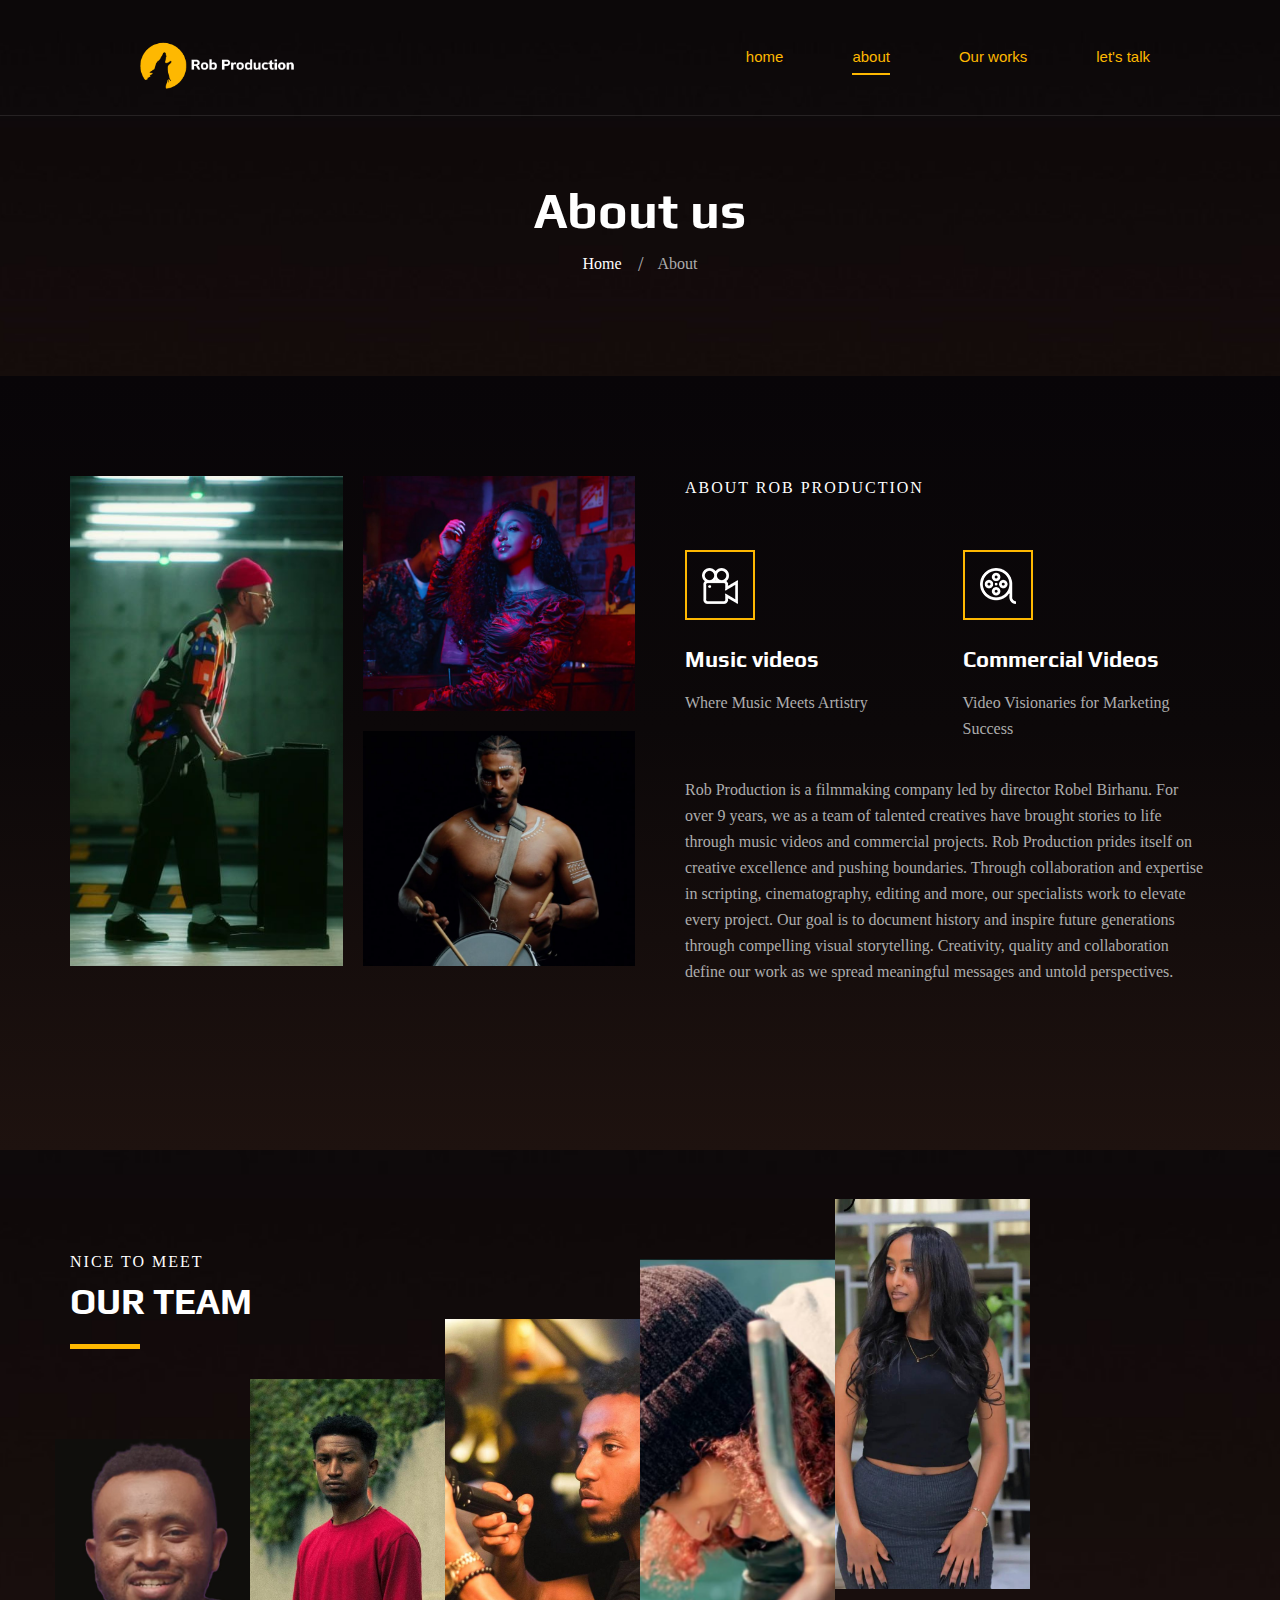
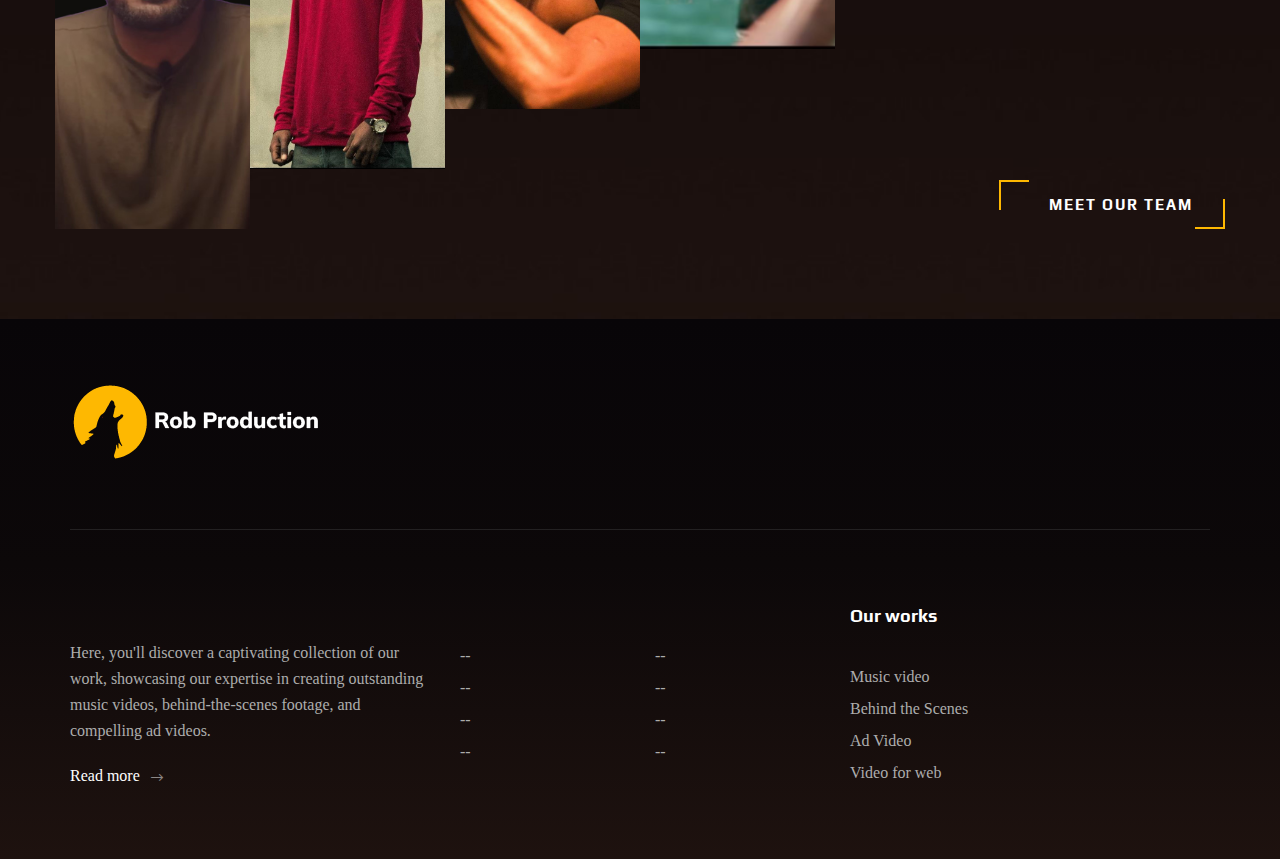
==== commit a28f4e6c: "second cot" ====
--- a/about.html
+++ b/about.html
@@ -3,11 +3,11 @@
 
 <head>
     <meta charset="UTF-8">
-    <meta name="description" content="ROB PRODUCTION Template">
+    <meta name="description" content="ROB PRODUCTION ">
     <meta name="keywords" content="ROB PRODUCTION, unica, creative, html">
     <meta name="viewport" content="width=device-width, initial-scale=1.0">
     <meta http-equiv="X-UA-Compatible" content="ie=edge">
-    <title>ROB PRODUCTION | Template</title>
+    <title>ROB PRODUCTION</title>
 
     <!-- Google Font -->
     <link href="https://fonts.googleapis.com/css2?family=Play:wght@400;700&display=swap" rel="stylesheet">
@@ -211,7 +211,7 @@
                 </div>
             </div>
             <div class="row">
-                <div class="col-lg-3 col-md-6 col-sm-6 p-0">
+                <div class="col-lg-2 col-md-2 col-sm-4 p-0">
                     <div class="team__item set-bg" data-setbg="img/team/team-1.jpg">
                         <div class="team__item__text">
                             <h4>Robel Birhanu</h4>
@@ -225,7 +225,7 @@
                         </div>
                     </div>
                 </div>
-                <div class="col-lg-3 col-md-6 col-sm-6 p-0">
+                <div class="col-lg-2 col-md-2 col-sm-4 p-0">
                     <div class="team__item team__item--second set-bg" data-setbg="img/team/team-2.jpg">
                         <div class="team__item__text">
                             <h4> kirubel Bacha</h4>
@@ -239,7 +239,7 @@
                         </div>
                     </div>
                 </div>
-                <div class="col-lg-3 col-md-6 col-sm-6 p-0">
+                <div class="col-lg-2 col-md-2 col-sm-4 p-0">
                     <div class="team__item team__item--third set-bg" data-setbg="img/team/team-3.jpg">
                         <div class="team__item__text">
                             <h4>kirubel Hailemariam</h4>
@@ -253,7 +253,7 @@
                         </div>
                     </div>
                 </div>
-                <div class="col-lg-3 col-md-6 col-sm-6 p-0">
+                <div class="col-lg-2 col-md-2 col-sm-4 p-0">
                     <div class="team__item team__item--four set-bg" data-setbg="img/team/team-4.jpg">
                         <div class="team__item__text">
                             <h4>Meron (merypine)</h4>
@@ -267,6 +267,21 @@
                         </div>
                     </div>
                 </div>
+                <div class="col-lg-2 col-md-2 col-sm-4 p-0">
+                    <div class="team__item team__item--five set-bg" data-setbg="img/team/team-5.jpg">
+                        <div class="team__item__text">
+                            <h4>Eden niguse</h4>
+                            <p>production manager</p>
+                            <div class="team__item__social">
+                                <a href="#"><i class="fa fa-facebook"></i></a>
+                                <a href="#"><i class="fa fa-twitter"></i></a>
+                                <a href="#"><i class="fa fa-dribbble"></i></a>
+                                <a href="#"><i class="fa fa-instagram"></i></a>
+                            </div>
+                        </div>
+                    </div>
+                </div>
+
                 <div class="col-lg-12 p-0">
                     <div class="team__btn">
                         <a href="contact.html" class="primary-btn">Meet Our Team</a>
--- a/css/style.css
+++ b/css/style.css
@@ -435,7 +435,7 @@
 .header__nav__social {
   display: list-item;
   position: relative;
-  padding-left: 110px;
+  padding-left: 67px;
   border-radius: 100px;
 }
 
@@ -811,6 +811,10 @@
   margin-top: -180px;
 }
 
+.team__item.team__item--five {
+  margin-top: -240px;
+}
+
 .team__item__text {
   text-align: center;
   position: absolute;
@@ -2083,6 +2087,10 @@
     margin-top: 0;
   }
 
+  .team__item.team__item--five {
+    margin-top: 0;
+  }
+
   .team__btn {
     position: relative;
     padding-top: 50px;
@@ -2205,6 +2213,10 @@
     margin-top: 0;
   }
 
+  .team__item.team__item--five {
+    margin-top: 0;
+  }
+
   .team__btn {
     position: relative;
     padding-top: 50px;
